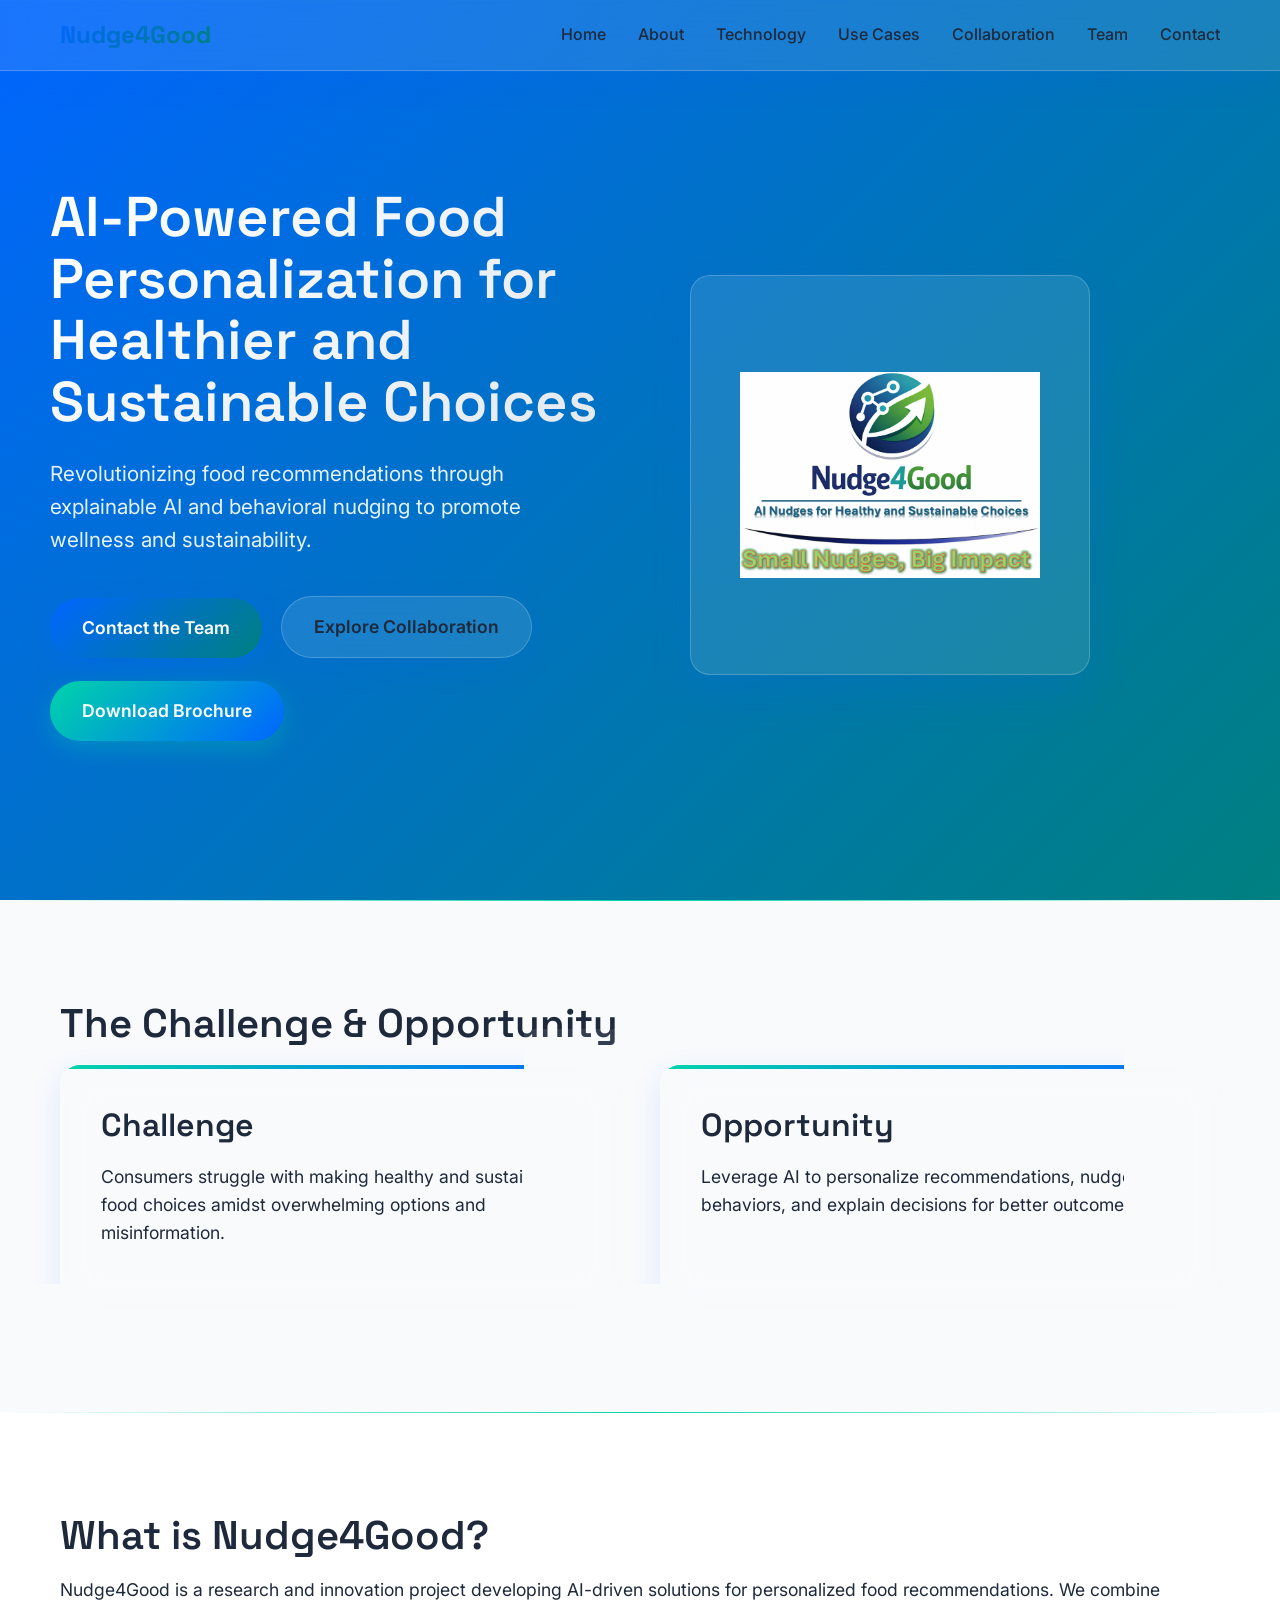
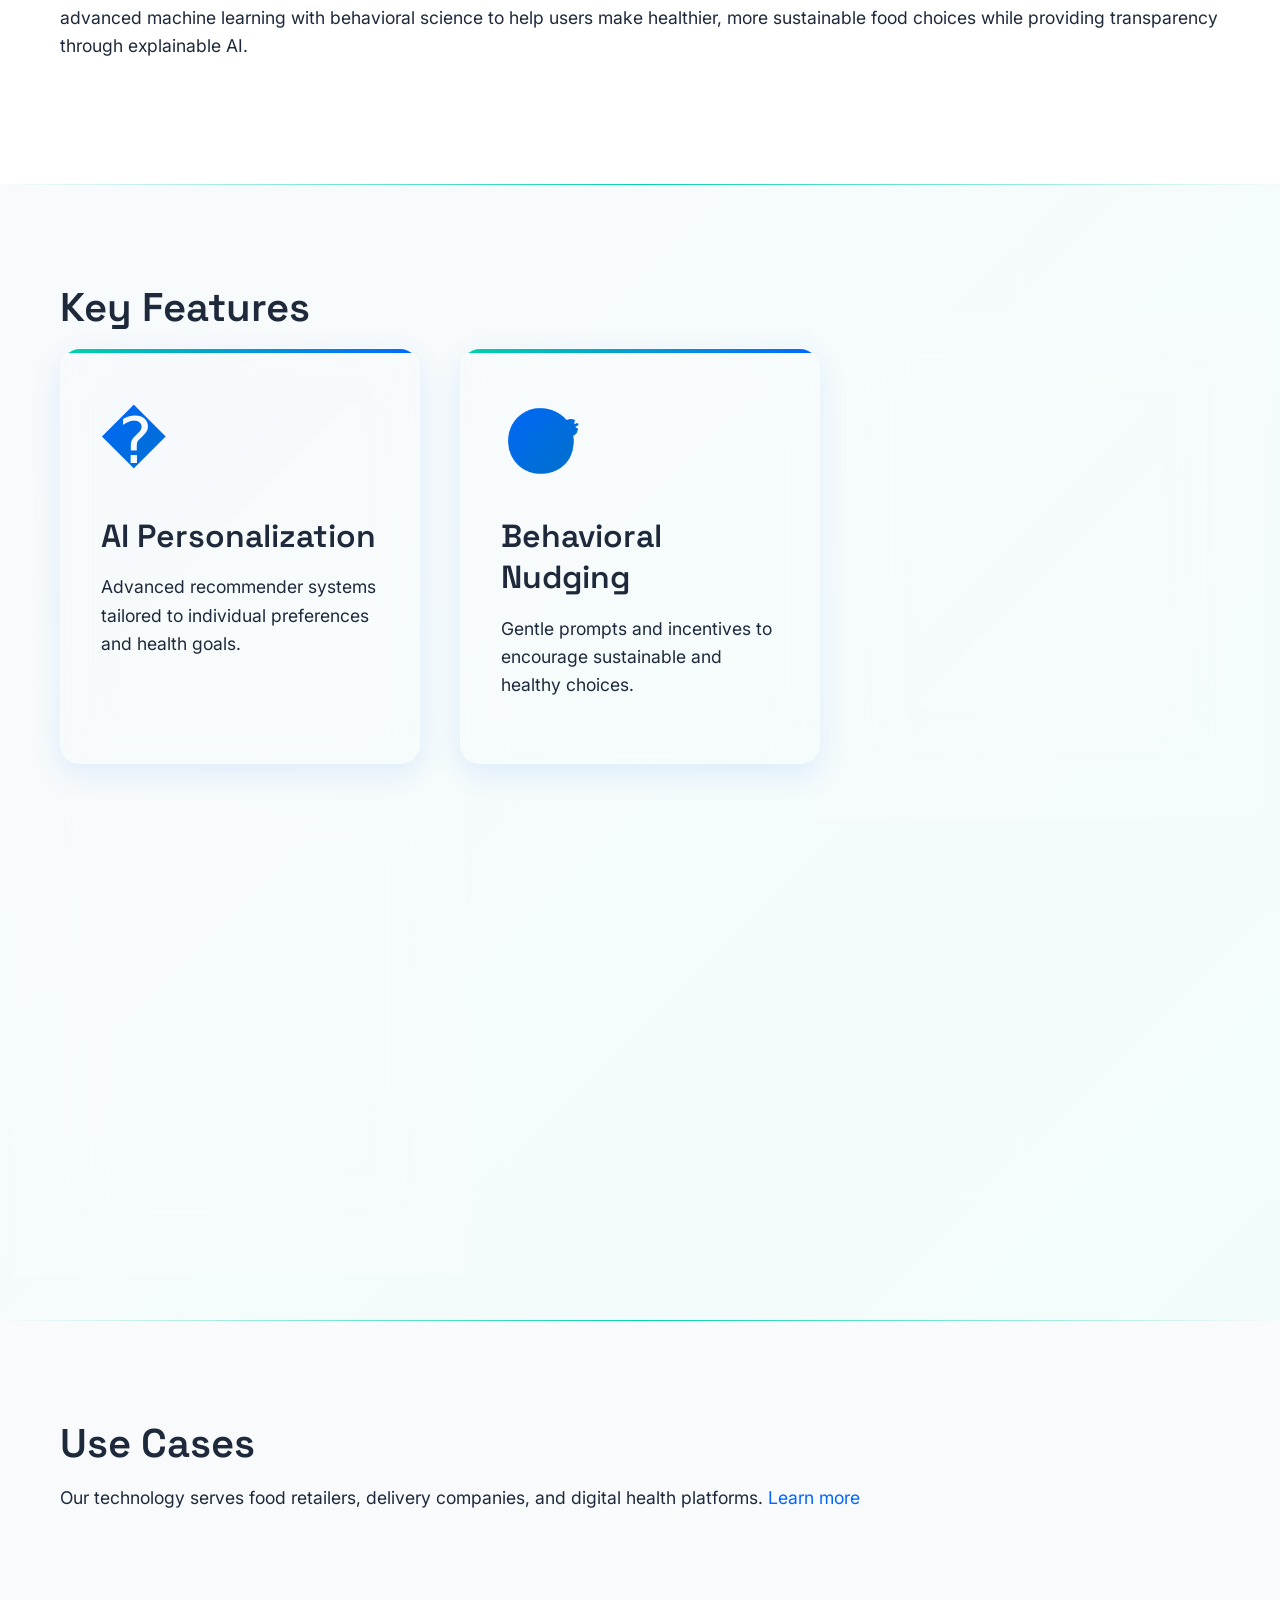
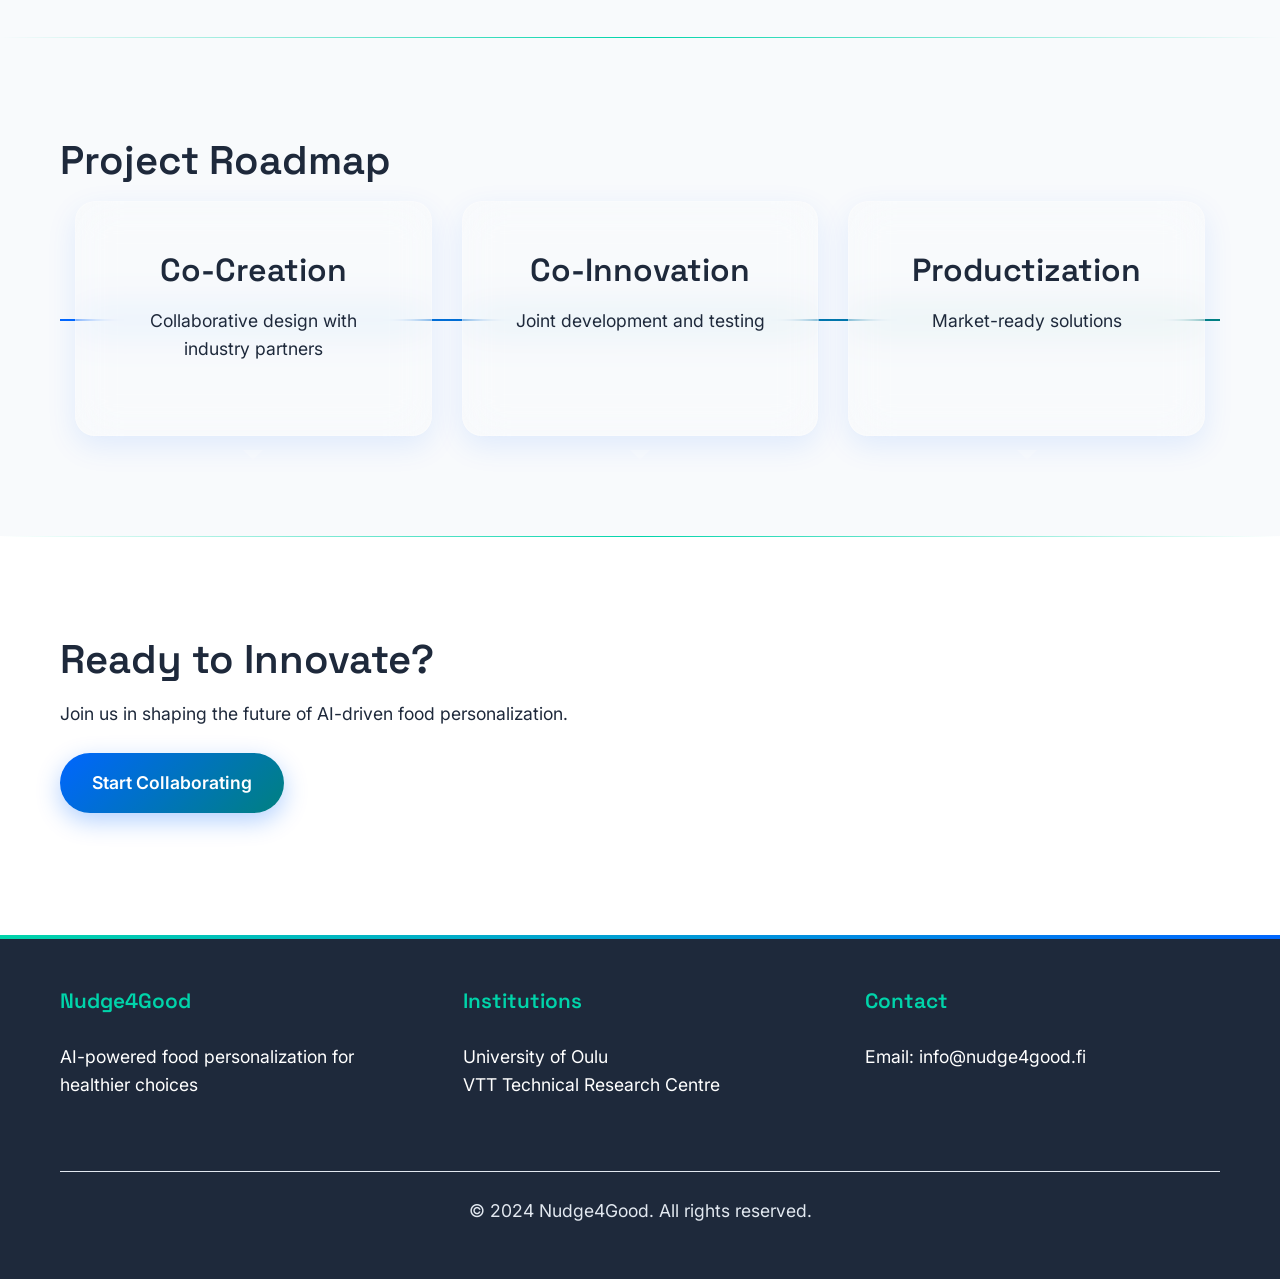
==== index.html @ cc7d5f5d "Move logo from header to hero section, replace AI text" ====
<!DOCTYPE html>
<html lang="en">
<head>
    <meta charset="UTF-8">
    <meta name="viewport" content="width=device-width, initial-scale=1.0">
    <title>Nudge4Good - AI-Powered Food Personalization</title>
    <link rel="stylesheet" href="css/style.css">
    <link rel="icon" href="assets/icons/favicon.ico" type="image/x-icon">
</head>
<body>
    <header>
        <nav class="navbar">
            <div class="nav-container">
                <div class="nav-logo">
                    <a href="index.html">Nudge4Good</a>
                </div>
                <ul class="nav-menu">
                    <li><a href="index.html">Home</a></li>
                    <li><a href="about.html">About</a></li>
                    <li><a href="technology.html">Technology</a></li>
                    <li><a href="use-cases.html">Use Cases</a></li>
                    <li><a href="collaboration.html">Collaboration</a></li>
                    <li><a href="team.html">Team</a></li>
                    <li><a href="contact.html">Contact</a></li>
                </ul>
                <div class="hamburger">
                    <span class="bar"></span>
                    <span class="bar"></span>
                    <span class="bar"></span>
                </div>
            </div>
        </nav>
    </header>

    <main>
        <section class="hero">
            <div class="hero-content">
                <h1>AI-Powered Food Personalization for Healthier and Sustainable Choices</h1>
                <p>Revolutionizing food recommendations through explainable AI and behavioral nudging to promote wellness and sustainability.</p>
                <div class="cta-buttons">
                    <a href="contact.html" class="btn btn-primary">Contact the Team</a>
                    <a href="collaboration.html" class="btn btn-secondary">Explore Collaboration</a>
                    <a href="#" class="btn btn-accent">Download Brochure</a>
                </div>
            </div>
            <div class="hero-image">
                <div class="hero-diagram">
                    <img src="assets/images/logo.png" alt="Nudge4Good Logo" class="hero-logo">
                </div>
            </div>
        </section>

        <section class="problem-opportunity">
            <div class="container">
                <h2>The Challenge & Opportunity</h2>
                <div class="grid">
                    <div class="card">
                        <h3>Challenge</h3>
                        <p>Consumers struggle with making healthy and sustainable food choices amidst overwhelming options and misinformation.</p>
                    </div>
                    <div class="card">
                        <h3>Opportunity</h3>
                        <p>Leverage AI to personalize recommendations, nudge behaviors, and explain decisions for better outcomes.</p>
                    </div>
                </div>
            </div>
        </section>

        <section class="what-is">
            <div class="container">
                <h2>What is Nudge4Good?</h2>
                <p>Nudge4Good is a research and innovation project developing AI-driven solutions for personalized food recommendations. We combine advanced machine learning with behavioral science to help users make healthier, more sustainable food choices while providing transparency through explainable AI.</p>
            </div>
        </section>

        <section class="key-features">
            <div class="container">
                <h2>Key Features</h2>
                <div class="grid">
                    <div class="feature-card">
                        <div class="icon">�</div>
                        <h3>AI Personalization</h3>
                        <p>Advanced recommender systems tailored to individual preferences and health goals.</p>
                    </div>
                    <div class="feature-card">
                        <div class="icon">🎯</div>
                        <h3>Behavioral Nudging</h3>
                        <p>Gentle prompts and incentives to encourage sustainable and healthy choices.</p>
                    </div>
                    <div class="feature-card">
                        <div class="icon">🔍</div>
                        <h3>Explainable AI</h3>
                        <p>Transparent decision-making processes users can understand and trust.</p>
                    </div>
                    <div class="feature-card">
                        <div class="icon">🌱</div>
                        <h3>Sustainability Focus</h3>
                        <p>Promoting environmentally friendly food options and reducing waste.</p>
                    </div>
                </div>
            </div>
        </section>

        <section class="use-case-preview">
            <div class="container">
                <h2>Use Cases</h2>
                <p>Our technology serves food retailers, delivery companies, and digital health platforms. <a href="use-cases.html">Learn more</a></p>
            </div>
        </section>

        <section class="roadmap-preview">
            <div class="container">
                <h2>Project Roadmap</h2>
                <div class="roadmap">
                    <div class="phase">
                        <h3>Co-Creation</h3>
                        <p>Collaborative design with industry partners</p>
                    </div>
                    <div class="phase">
                        <h3>Co-Innovation</h3>
                        <p>Joint development and testing</p>
                    </div>
                    <div class="phase">
                        <h3>Productization</h3>
                        <p>Market-ready solutions</p>
                    </div>
                </div>
            </div>
        </section>

        <section class="cta-section">
            <div class="container">
                <h2>Ready to Innovate?</h2>
                <p>Join us in shaping the future of AI-driven food personalization.</p>
                <a href="collaboration.html" class="btn btn-primary">Start Collaborating</a>
            </div>
        </section>
    </main>

    <footer>
        <div class="container">
            <div class="footer-content">
                <div class="footer-section">
                    <h4>Nudge4Good</h4>
                    <p>AI-powered food personalization for healthier choices</p>
                </div>
                <div class="footer-section">
                    <h4>Institutions</h4>
                    <p>University of Oulu<br>VTT Technical Research Centre</p>
                </div>
                <div class="footer-section">
                    <h4>Contact</h4>
                    <p>Email: info@nudge4good.fi</p>
                </div>
            </div>
            <div class="footer-bottom">
                <p>&copy; 2024 Nudge4Good. All rights reserved.</p>
            </div>
        </div>
    </footer>

    <script src="js/script.js"></script>
</body>
</html>
---- css/style.css ----
/* Import Fonts */
@import url('https://fonts.googleapis.com/css2?family=Inter:wght@300;400;500;600;700&family=Space+Grotesk:wght@300;400;500;600;700&display=swap');

/* CSS Variables - AI-First Innovation Hub */
:root {
    --primary-color: #0066FF; /* Electric blue */
    --secondary-color: #008080; /* Deep teal */
    --accent-color: #00D4AA; /* Vibrant green */
    --text-color: #1E293B; /* Charcoal */
    --bg-color: #FFFFFF; /* Pure white */
    --light-bg: #F8FAFC; /* Off-white */
    --neutral: #E2E8F0; /* Soft gray */
    --shadow: 0 10px 30px rgba(0, 102, 255, 0.1);
    --shadow-dark: 0 20px 40px rgba(0, 102, 255, 0.15);
    --gradient-primary: linear-gradient(135deg, #0066FF 0%, #008080 100%);
    --gradient-accent: linear-gradient(135deg, #00D4AA 0%, #0066FF 100%);
    --glass-bg: rgba(255, 255, 255, 0.1);
    --glass-border: rgba(255, 255, 255, 0.2);
    --font-primary: 'Inter', sans-serif;
    --font-secondary: 'Space Grotesk', sans-serif;
}

/* Reset and Base Styles */
* {
    margin: 0;
    padding: 0;
    box-sizing: border-box;
}

body {
    font-family: var(--font-primary);
    line-height: 1.6;
    color: var(--text-color);
    background: var(--bg-color);
    overflow-x: hidden;
}

.container {
    max-width: 1200px;
    margin: 0 auto;
    padding: 0 20px;
}

h1, h2, h3, h4 {
    font-family: var(--font-secondary);
    font-weight: 600;
    margin-bottom: 1rem;
    color: var(--text-color);
}

h1 {
    font-size: 3.5rem;
    line-height: 1.1;
}

h2 {
    font-size: 2.5rem;
    line-height: 1.2;
}

h3 {
    font-size: 2rem;
    line-height: 1.3;
}

p {
    margin-bottom: 1.5rem;
    font-size: 1.1rem;
}

a {
    color: var(--primary-color);
    text-decoration: none;
}

a:hover {
    text-decoration: underline;
}

/* Navigation */
.navbar {
    position: fixed;
    top: 0;
    width: 100%;
    background: var(--glass-bg);
    backdrop-filter: blur(20px);
    -webkit-backdrop-filter: blur(20px);
    border-bottom: 1px solid var(--glass-border);
    box-shadow: var(--shadow);
    z-index: 1000;
    transition: all 0.3s ease;
}

.nav-container {
    max-width: 1200px;
    margin: 0 auto;
    padding: 0 20px;
    display: flex;
    justify-content: space-between;
    align-items: center;
    height: 70px;
}

.nav-logo a {
    font-family: var(--font-secondary);
    font-size: 1.5rem;
    font-weight: 700;
    background: var(--gradient-primary);
    -webkit-background-clip: text;
    -webkit-text-fill-color: transparent;
    background-clip: text;
}

.nav-menu {
    display: flex;
    list-style: none;
}

.nav-menu li {
    margin-left: 2rem;
}

.nav-menu a {
    color: var(--text-color);
    font-weight: 500;
    font-size: 1rem;
    transition: all 0.3s ease;
    position: relative;
}

.nav-menu a::after {
    content: '';
    position: absolute;
    width: 0;
    height: 2px;
    bottom: -5px;
    left: 0;
    background: var(--gradient-accent);
    transition: width 0.3s ease;
}

.nav-menu a:hover::after {
    width: 100%;
}

.hamburger {
    display: none;
    flex-direction: column;
    cursor: pointer;
}

.bar {
    width: 25px;
    height: 3px;
    background: var(--gradient-primary);
    margin: 3px 0;
    transition: 0.3s;
    border-radius: 2px;
}

/* Hero Section */
.hero {
    display: flex;
    align-items: center;
    min-height: 100vh;
    padding: 100px 0 50px;
    background: var(--gradient-primary);
    position: relative;
    overflow: hidden;
}

.hero::before {
    content: '';
    position: absolute;
    top: 0;
    left: 0;
    right: 0;
    bottom: 0;
    background: 
        radial-gradient(circle at 20% 80%, rgba(0, 212, 170, 0.1) 0%, transparent 50%),
        radial-gradient(circle at 80% 20%, rgba(0, 102, 255, 0.1) 0%, transparent 50%);
    animation: float 20s ease-in-out infinite;
}

@keyframes float {
    0%, 100% { transform: translateY(0px) rotate(0deg); }
    33% { transform: translateY(-10px) rotate(1deg); }
    66% { transform: translateY(10px) rotate(-1deg); }
}

.hero-content {
    flex: 1;
    padding: 0 50px;
    z-index: 2;
    position: relative;
}

.hero h1 {
    background: linear-gradient(135deg, #FFFFFF 0%, #E2E8F0 100%);
    -webkit-background-clip: text;
    -webkit-text-fill-color: transparent;
    background-clip: text;
    margin-bottom: 1.5rem;
    animation: textGlow 3s ease-in-out infinite alternate;
}

@keyframes textGlow {
    from { filter: brightness(1); }
    to { filter: brightness(1.1); }
}

.hero p {
    font-size: 1.3rem;
    color: rgba(255, 255, 255, 0.9);
    margin-bottom: 2.5rem;
    max-width: 500px;
}

.hero-image {
    flex: 1;
    text-align: center;
    z-index: 2;
    position: relative;
}

.hero-diagram {
    width: 400px;
    height: 400px;
    background: var(--glass-bg);
    backdrop-filter: blur(20px);
    -webkit-backdrop-filter: blur(20px);
    border: 1px solid var(--glass-border);
    border-radius: 20px;
    display: flex;
    align-items: center;
    justify-content: center;
    position: relative;
    box-shadow: var(--shadow-dark);
}

.hero-diagram::before {
    content: '';
    position: absolute;
    width: 200px;
    height: 200px;
    border: 2px solid var(--accent-color);
    border-radius: 50%;
    animation: rotate 10s linear infinite;
}

@keyframes rotate {
    from { transform: rotate(0deg); }
    to { transform: rotate(360deg); }
}

.hero-diagram .center {
    font-size: 2rem;
    font-weight: 700;
    color: var(--accent-color);
    z-index: 1;
}

.hero-logo {
    max-width: 300px;
    max-height: 300px;
    width: auto;
    height: auto;
    object-fit: contain;
    z-index: 1;
    position: relative;
}

/* Buttons */
.btn {
    display: inline-block;
    padding: 16px 32px;
    border-radius: 50px;
    font-weight: 600;
    font-size: 1.1rem;
    text-align: center;
    transition: all 0.3s ease;
    margin-right: 15px;
    margin-bottom: 15px;
    position: relative;
    overflow: hidden;
    border: none;
    cursor: pointer;
    text-decoration: none;
}

.btn::before {
    content: '';
    position: absolute;
    top: 0;
    left: -100%;
    width: 100%;
    height: 100%;
    background: linear-gradient(90deg, transparent, rgba(255, 255, 255, 0.2), transparent);
    transition: left 0.5s;
}

.btn:hover::before {
    left: 100%;
}

.btn-primary {
    background: var(--gradient-primary);
    color: white;
    box-shadow: 0 8px 25px rgba(0, 102, 255, 0.3);
}

.btn-primary:hover {
    transform: translateY(-2px);
    box-shadow: 0 12px 35px rgba(0, 102, 255, 0.4);
}

.btn-secondary {
    background: var(--glass-bg);
    backdrop-filter: blur(20px);
    -webkit-backdrop-filter: blur(20px);
    border: 1px solid var(--glass-border);
    color: var(--text-color);
    box-shadow: var(--shadow);
}

.btn-secondary:hover {
    background: var(--gradient-accent);
    color: white;
    transform: translateY(-2px);
}

.btn-accent {
    background: var(--gradient-accent);
    color: white;
    box-shadow: 0 8px 25px rgba(0, 212, 170, 0.3);
}

.btn-accent:hover {
    transform: translateY(-2px);
    box-shadow: 0 12px 35px rgba(0, 212, 170, 0.4);
}

/* Sections */
section {
    padding: 100px 0;
    position: relative;
}

section::before {
    content: '';
    position: absolute;
    top: 0;
    left: 0;
    right: 0;
    height: 1px;
    background: linear-gradient(90deg, transparent, var(--accent-color), transparent);
}

.problem-opportunity, .what-is, .key-features, .use-case-preview, .roadmap-preview, .cta-section {
    background: var(--light-bg);
}

.what-is, .cta-section {
    background: var(--bg-color);
}

.key-features {
    background: linear-gradient(135deg, var(--light-bg) 0%, rgba(0, 212, 170, 0.05) 100%);
}

.collaboration-types, .benefits {
    background: linear-gradient(135deg, var(--bg-color) 0%, rgba(0, 102, 255, 0.03) 100%);
}

/* Grid */
.grid {
    display: grid;
    grid-template-columns: repeat(auto-fit, minmax(350px, 1fr));
    gap: 2.5rem;
}

/* Cards */
.card, .feature-card, .benefit-card, .collab-card, .benefit-item, .case-card, .team-card, .contact-item, .point {
    background: var(--glass-bg);
    backdrop-filter: blur(20px);
    -webkit-backdrop-filter: blur(20px);
    border: 1px solid var(--glass-border);
    padding: 2.5rem;
    border-radius: 20px;
    box-shadow: var(--shadow);
    transition: all 0.3s ease;
    position: relative;
    overflow: hidden;
}

.card:hover, .feature-card:hover, .benefit-card:hover, .collab-card:hover, .benefit-item:hover, .case-card:hover, .team-card:hover, .contact-item:hover, .point:hover {
    transform: translateY(-5px);
    box-shadow: var(--shadow-dark);
}

.card::before, .feature-card::before, .benefit-card::before, .collab-card::before, .benefit-item::before, .case-card::before, .team-card::before, .contact-item::before, .point::before {
    content: '';
    position: absolute;
    top: 0;
    left: 0;
    right: 0;
    height: 4px;
    background: var(--gradient-accent);
}

.feature-card .icon {
    font-size: 4rem;
    margin-bottom: 1.5rem;
    background: var(--gradient-primary);
    -webkit-background-clip: text;
    -webkit-text-fill-color: transparent;
    background-clip: text;
}

/* Roadmap */
.roadmap {
    display: flex;
    justify-content: space-around;
    flex-wrap: wrap;
    position: relative;
}

.roadmap::before {
    content: '';
    position: absolute;
    top: 50%;
    left: 0;
    right: 0;
    height: 2px;
    background: var(--gradient-primary);
    z-index: 1;
}

.phase {
    flex: 1;
    text-align: center;
    padding: 3rem;
    background: var(--glass-bg);
    backdrop-filter: blur(20px);
    -webkit-backdrop-filter: blur(20px);
    border: 1px solid var(--glass-border);
    border-radius: 20px;
    box-shadow: var(--shadow);
    margin: 0 15px;
    position: relative;
    z-index: 2;
    transition: all 0.3s ease;
}

.phase:hover {
    transform: translateY(-10px);
    box-shadow: var(--shadow-dark);
}

.phase::after {
    content: '';
    position: absolute;
    bottom: -25px;
    left: 50%;
    transform: translateX(-50%);
    width: 0;
    height: 0;
    border-left: 10px solid transparent;
    border-right: 10px solid transparent;
    border-top: 10px solid var(--glass-border);
}

/* Timeline */
.timeline {
    position: relative;
    max-width: 900px;
    margin: 0 auto;
}

.timeline::after {
    content: '';
    position: absolute;
    width: 4px;
    background: var(--gradient-primary);
    top: 0;
    bottom: 0;
    left: 50%;
    margin-left: -2px;
    border-radius: 2px;
}

.timeline-item {
    padding: 10px 40px;
    position: relative;
    background-color: inherit;
    width: 50%;
    box-sizing: border-box;
}

.timeline-item:nth-child(odd) {
    left: 0;
}

.timeline-item:nth-child(even) {
    left: 50%;
}

.timeline-item::after {
    content: '';
    position: absolute;
    width: 20px;
    height: 20px;
    right: -10px;
    background: var(--gradient-accent);
    border: 3px solid var(--bg-color);
    top: 15px;
    border-radius: 50%;
    z-index: 1;
    box-shadow: var(--shadow);
}

.timeline-item:nth-child(even)::after {
    left: -10px;
}

.timeline-item:nth-child(odd)::after {
    right: -16px;
}

/* Tech Cards */
.tech-card {
    background-color: white;
    padding: 2rem;
    border-radius: 8px;
    box-shadow: var(--shadow);
    text-align: center;
}

/* Diagram */
.diagram {
    display: flex;
    flex-direction: column;
    align-items: center;
    max-width: 700px;
    margin: 0 auto;
    position: relative;
}

.diagram-item {
    background: var(--glass-bg);
    backdrop-filter: blur(20px);
    -webkit-backdrop-filter: blur(20px);
    border: 1px solid var(--glass-border);
    padding: 2rem;
    border-radius: 20px;
    text-align: center;
    width: 100%;
    margin: 15px 0;
    box-shadow: var(--shadow);
    position: relative;
    z-index: 2;
}

.diagram-arrow {
    font-size: 2.5rem;
    color: var(--accent-color);
    margin: 15px 0;
    position: relative;
    z-index: 1;
}

.diagram::before {
    content: '';
    position: absolute;
    top: 0;
    bottom: 0;
    left: 50%;
    width: 2px;
    background: var(--gradient-primary);
    transform: translateX(-50%);
    z-index: 1;
}

/* Use Cases */
.use-case {
    margin-bottom: 4rem;
}

.use-case h2 {
    text-align: center;
    margin-bottom: 2rem;
    color: var(--primary-color);
}

.case-card {
    background-color: white;
    padding: 1.5rem;
    border-radius: 8px;
    box-shadow: var(--shadow);
    text-align: center;
}

/* Collaboration */
.benefit-card, .collab-card, .benefit-item {
    background-color: white;
    padding: 2rem;
    border-radius: 8px;
    box-shadow: var(--shadow);
    text-align: center;
}

.collab-card ul {
    text-align: left;
    margin-top: 1rem;
}

.collab-card li {
    margin-bottom: 0.5rem;
}

.risk-points {
    display: grid;
    grid-template-columns: repeat(auto-fit, minmax(250px, 1fr));
    gap: 2rem;
}

.point {
    background-color: white;
    padding: 1.5rem;
    border-radius: 8px;
    box-shadow: var(--shadow);
}

/* Team */
.team-card {
    background-color: white;
    padding: 2rem;
    border-radius: 8px;
    box-shadow: var(--shadow);
    text-align: center;
}

.team-photo {
    width: 150px;
    height: 150px;
    border-radius: 50%;
    margin: 0 auto 1rem;
    overflow: hidden;
    background-color: var(--light-bg);
}

.team-photo img {
    width: 100%;
    height: 100%;
    object-fit: cover;
}

.affiliation {
    color: var(--secondary-color);
    font-weight: 600;
}

.role {
    margin: 0.5rem 0;
}

.email {
    color: var(--primary-color);
}

/* Contact */
.contact-details {
    display: grid;
    grid-template-columns: repeat(auto-fit, minmax(300px, 1fr));
    gap: 2rem;
    margin-top: 2rem;
}

.contact-item {
    background-color: white;
    padding: 2rem;
    border-radius: 8px;
    box-shadow: var(--shadow);
    text-align: center;
}

.resource-links {
    display: flex;
    justify-content: center;
    gap: 1rem;
    flex-wrap: wrap;
}

/* Footer */
footer {
    background: var(--text-color);
    color: white;
    padding: 50px 0 30px;
    position: relative;
}

footer::before {
    content: '';
    position: absolute;
    top: 0;
    left: 0;
    right: 0;
    height: 4px;
    background: var(--gradient-accent);
}

.footer-content {
    display: grid;
    grid-template-columns: repeat(auto-fit, minmax(280px, 1fr));
    gap: 3rem;
    margin-bottom: 3rem;
}

.footer-section h4 {
    margin-bottom: 1.5rem;
    color: var(--accent-color);
    font-size: 1.3rem;
}

.footer-bottom {
    text-align: center;
    border-top: 1px solid var(--neutral);
    padding-top: 25px;
    color: var(--neutral);
}

/* Responsive */
@media (max-width: 768px) {
    .nav-menu {
        position: fixed;
        left: -100%;
        top: 70px;
        flex-direction: column;
        background: var(--glass-bg);
        backdrop-filter: blur(20px);
        -webkit-backdrop-filter: blur(20px);
        width: 100%;
        text-align: center;
        transition: 0.3s;
        box-shadow: var(--shadow-dark);
        border-top: 1px solid var(--glass-border);
    }

    .nav-menu.active {
        left: 0;
    }

    .nav-menu li {
        margin: 2.5rem 0;
    }

    .hero {
        flex-direction: column;
        text-align: center;
        padding-top: 120px;
    }

    .hero-content {
        padding: 0 20px;
    }

    .hero h1 {
        font-size: 2.5rem;
    }

    .hero p {
        font-size: 1.1rem;
    }

    .hero-diagram {
        width: 300px;
        height: 300px;
    }

    .roadmap {
        flex-direction: column;
    }

    .phase {
        margin: 15px 0;
    }

    .grid {
        grid-template-columns: 1fr;
        gap: 2rem;
    }

    .timeline::after {
        left: 30px;
    }

    .timeline-item {
        width: 100%;
        padding-left: 70px;
        padding-right: 25px;
    }

    .timeline-item:nth-child(even) {
        left: 0;
    }

    .timeline-item::after {
        left: 15px;
    }

    .timeline-item:nth-child(even)::after {
        left: 15px;
    }
}

/* Animations */
@keyframes fadeInUp {
    from {
        opacity: 0;
        transform: translateY(50px);
    }
    to {
        opacity: 1;
        transform: translateY(0);
    }
}

@keyframes slideInLeft {
    from {
        opacity: 0;
        transform: translateX(-50px);
    }
    to {
        opacity: 1;
        transform: translateX(0);
    }
}

@keyframes slideInRight {
    from {
        opacity: 0;
        transform: translateX(50px);
    }
    to {
        opacity: 1;
        transform: translateX(0);
    }
}

section {
    animation: fadeInUp 0.8s ease-out;
}

.hero-content {
    animation: slideInLeft 1s ease-out;
}

.hero-image {
    animation: slideInRight 1s ease-out 0.2s both;
}
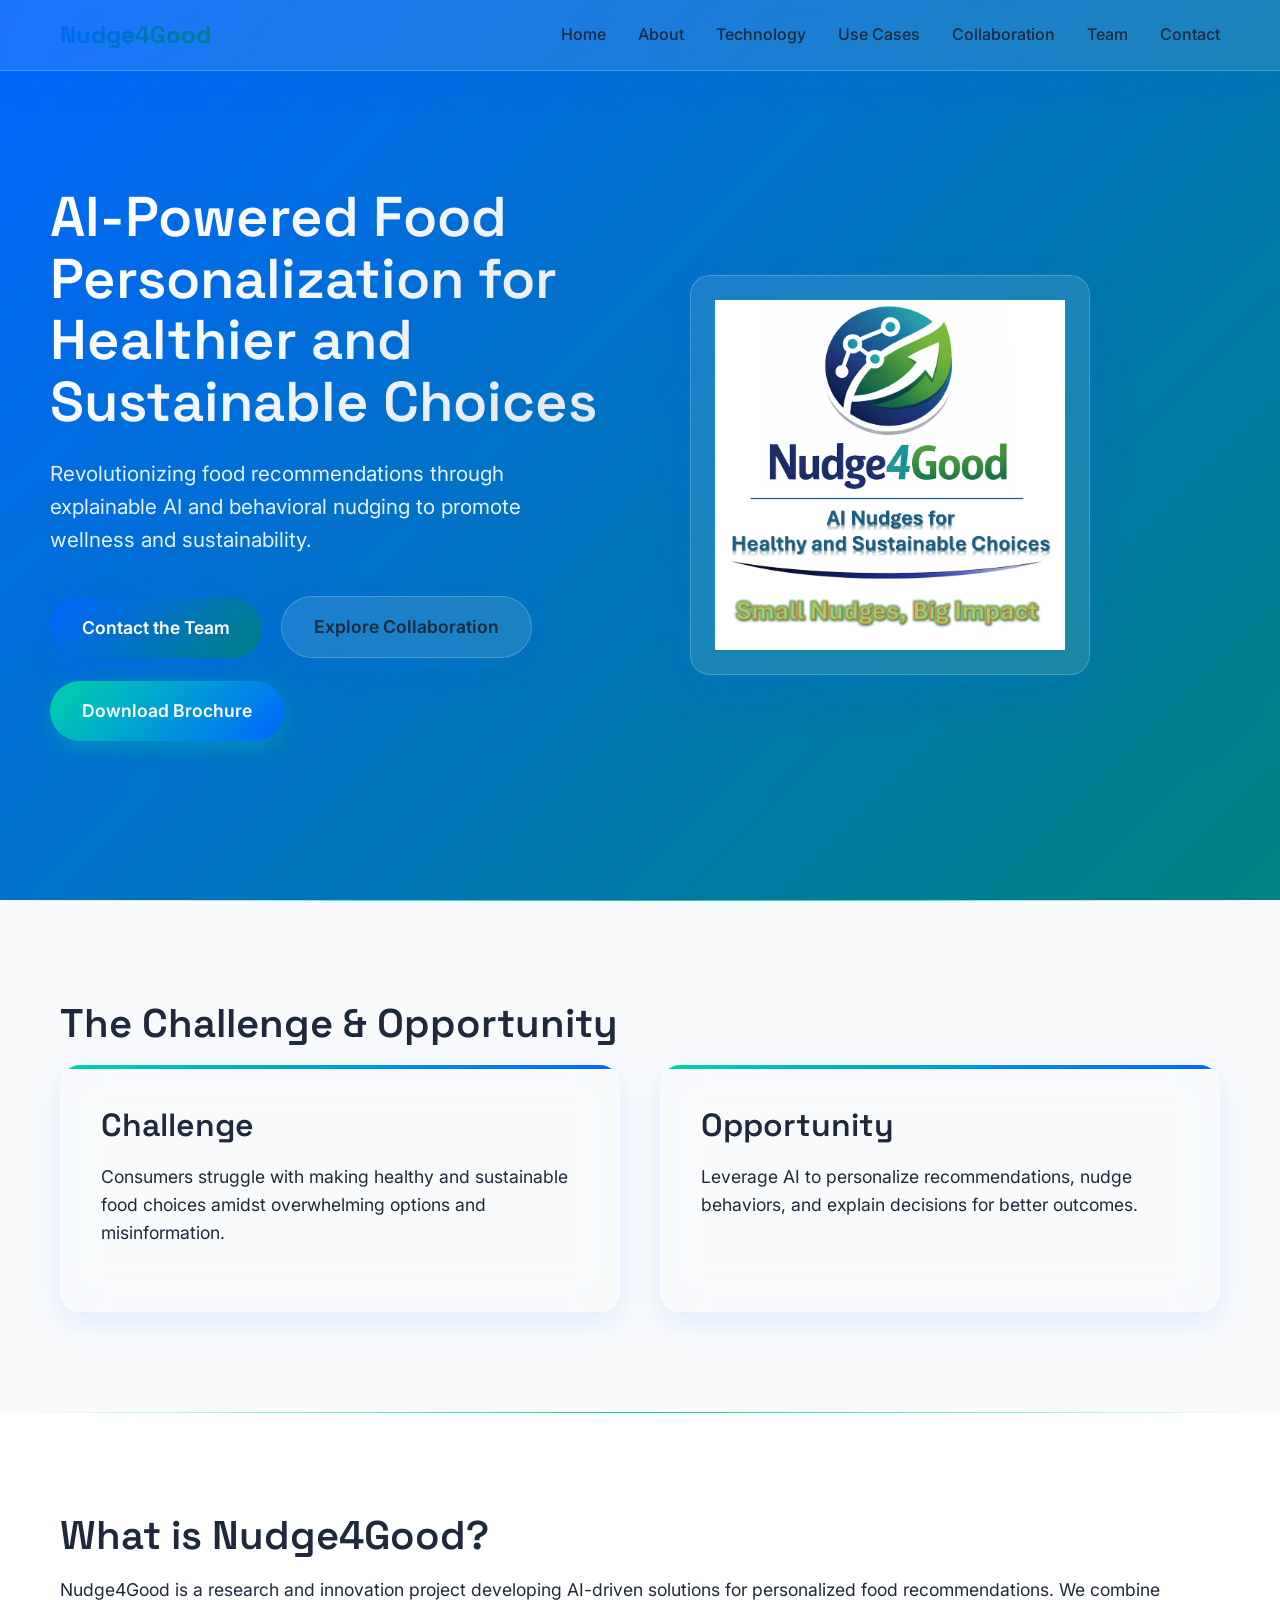
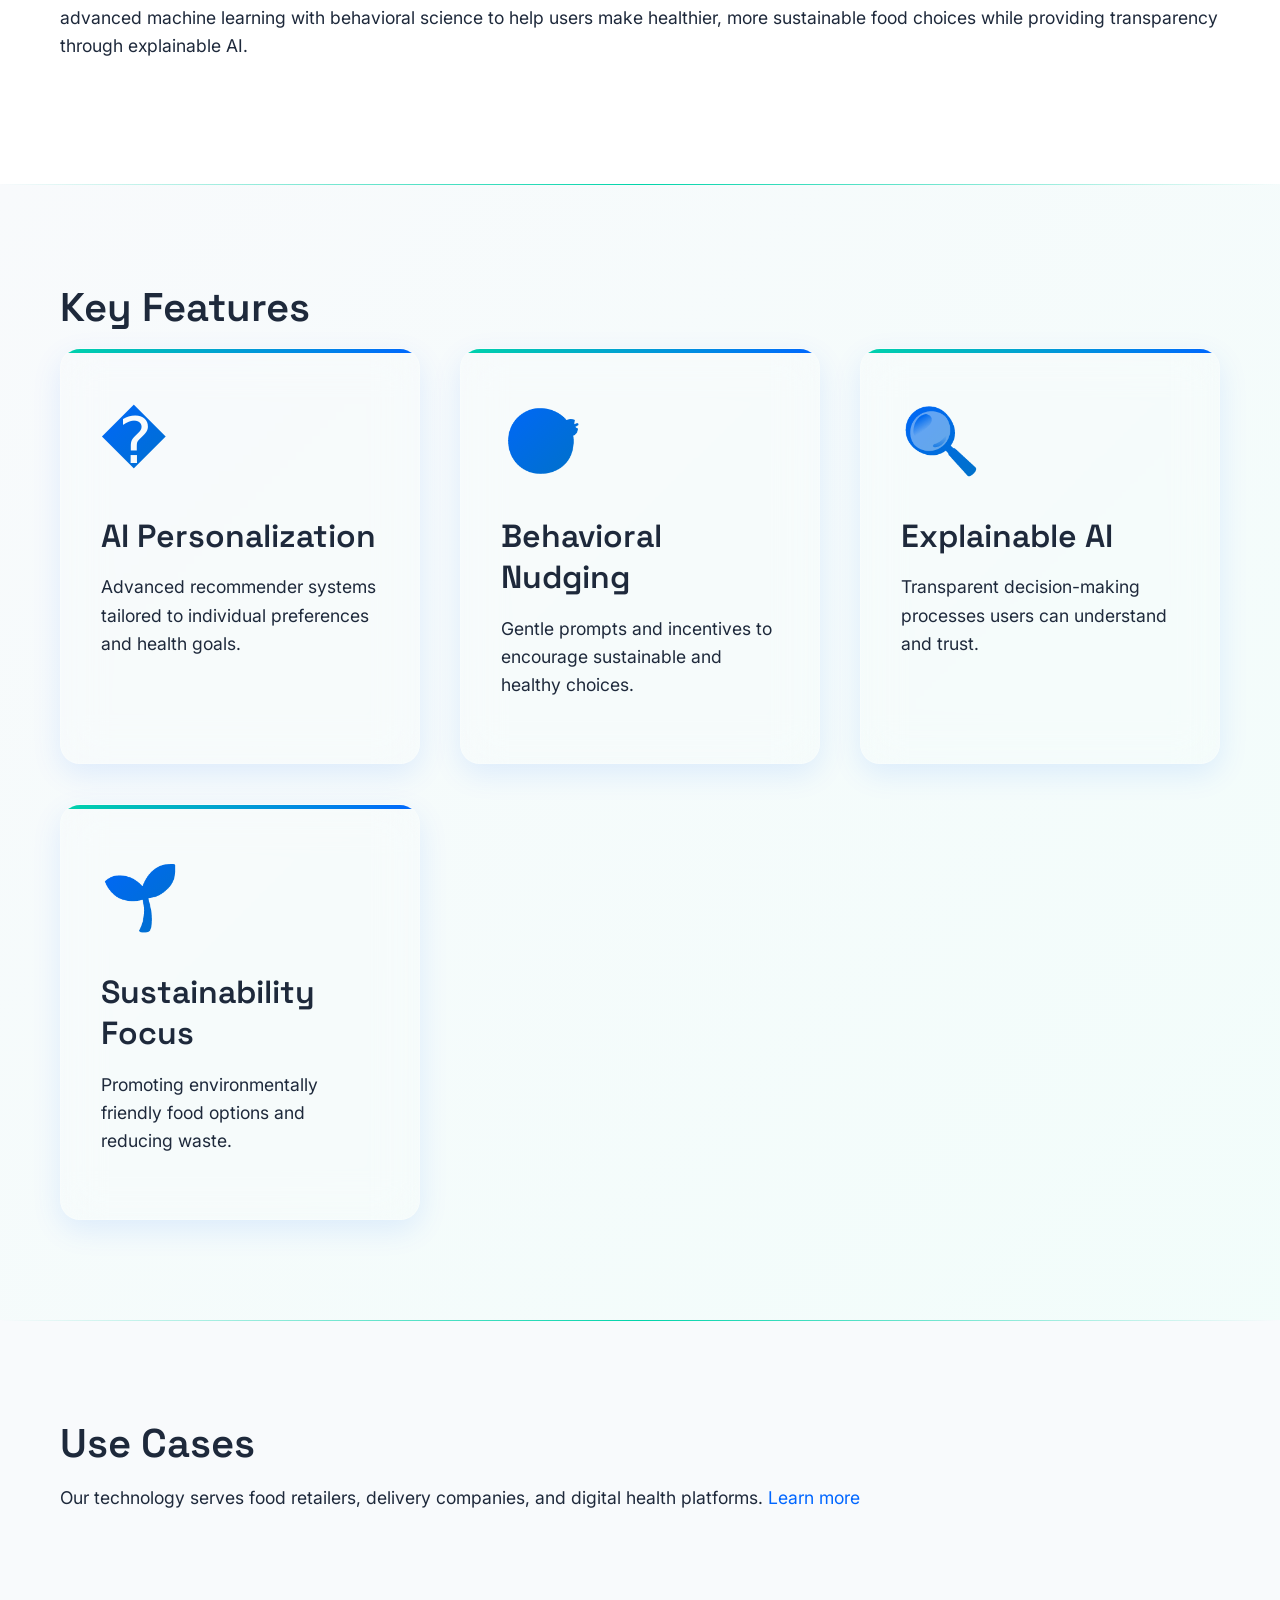
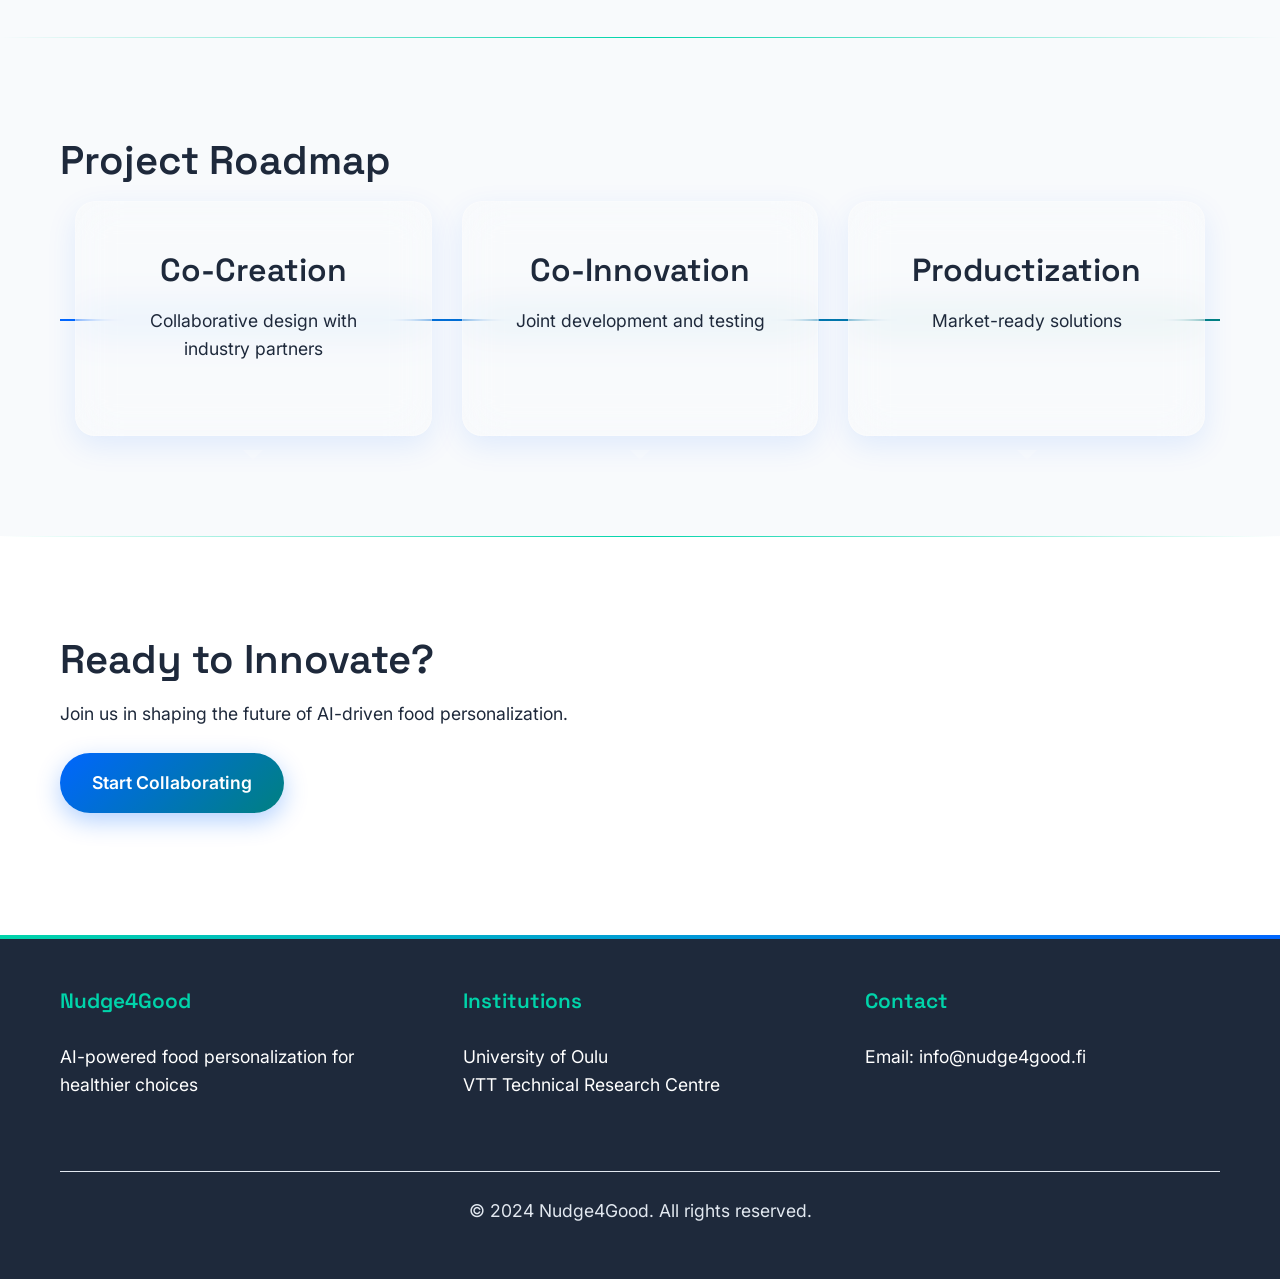
==== commit 9138980f: "Update logo path reference from assets/images/logo.png to assets/logo.png" ====
--- a/index.html
+++ b/index.html
@@ -45,7 +45,7 @@
             </div>
             <div class="hero-image">
                 <div class="hero-diagram">
-                    <img src="assets/images/logo.png" alt="Nudge4Good Logo" class="hero-logo">
+                    <img src="assets/logo.png" alt="Nudge4Good Logo" class="hero-logo">
                 </div>
             </div>
         </section>
--- a/css/style.css
+++ b/css/style.css
@@ -261,8 +261,8 @@
 }
 
 .hero-logo {
-    max-width: 300px;
-    max-height: 300px;
+    max-width: 350px;
+    max-height: 350px;
     width: auto;
     height: auto;
     object-fit: contain;
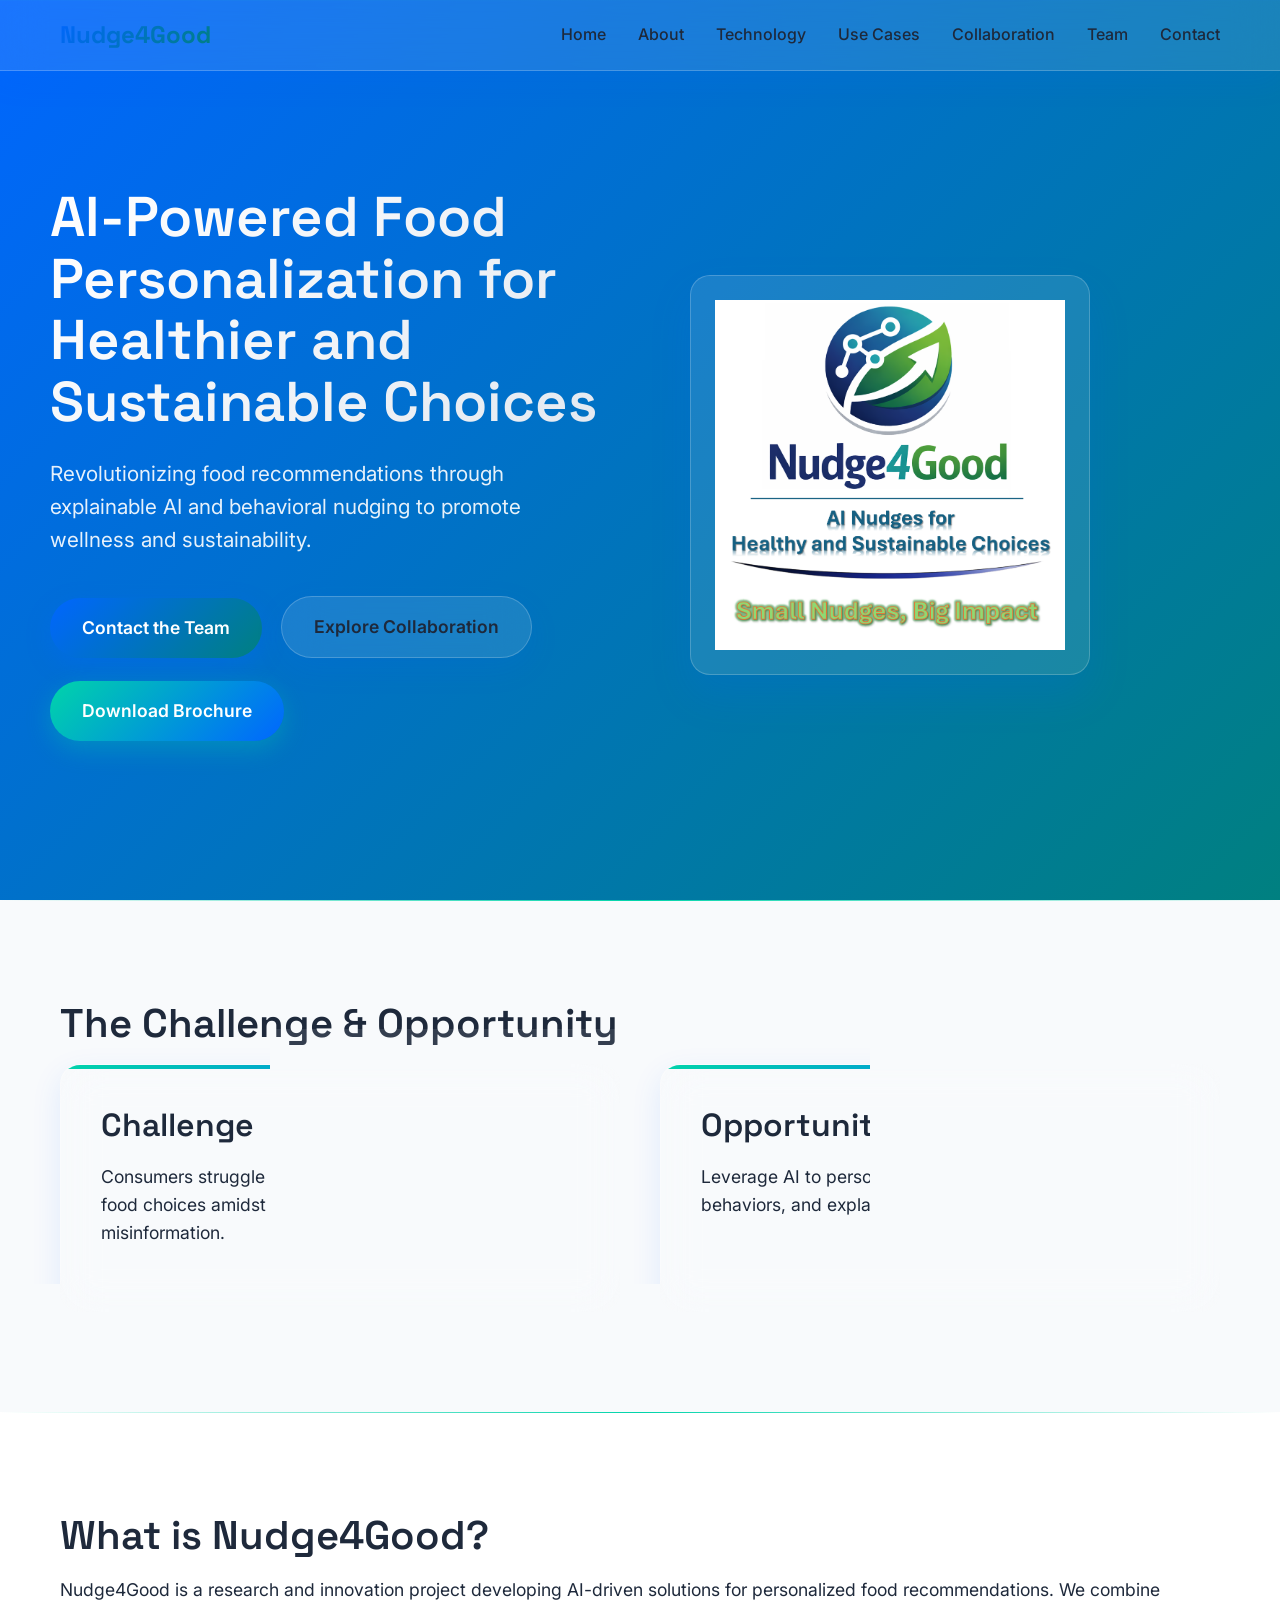
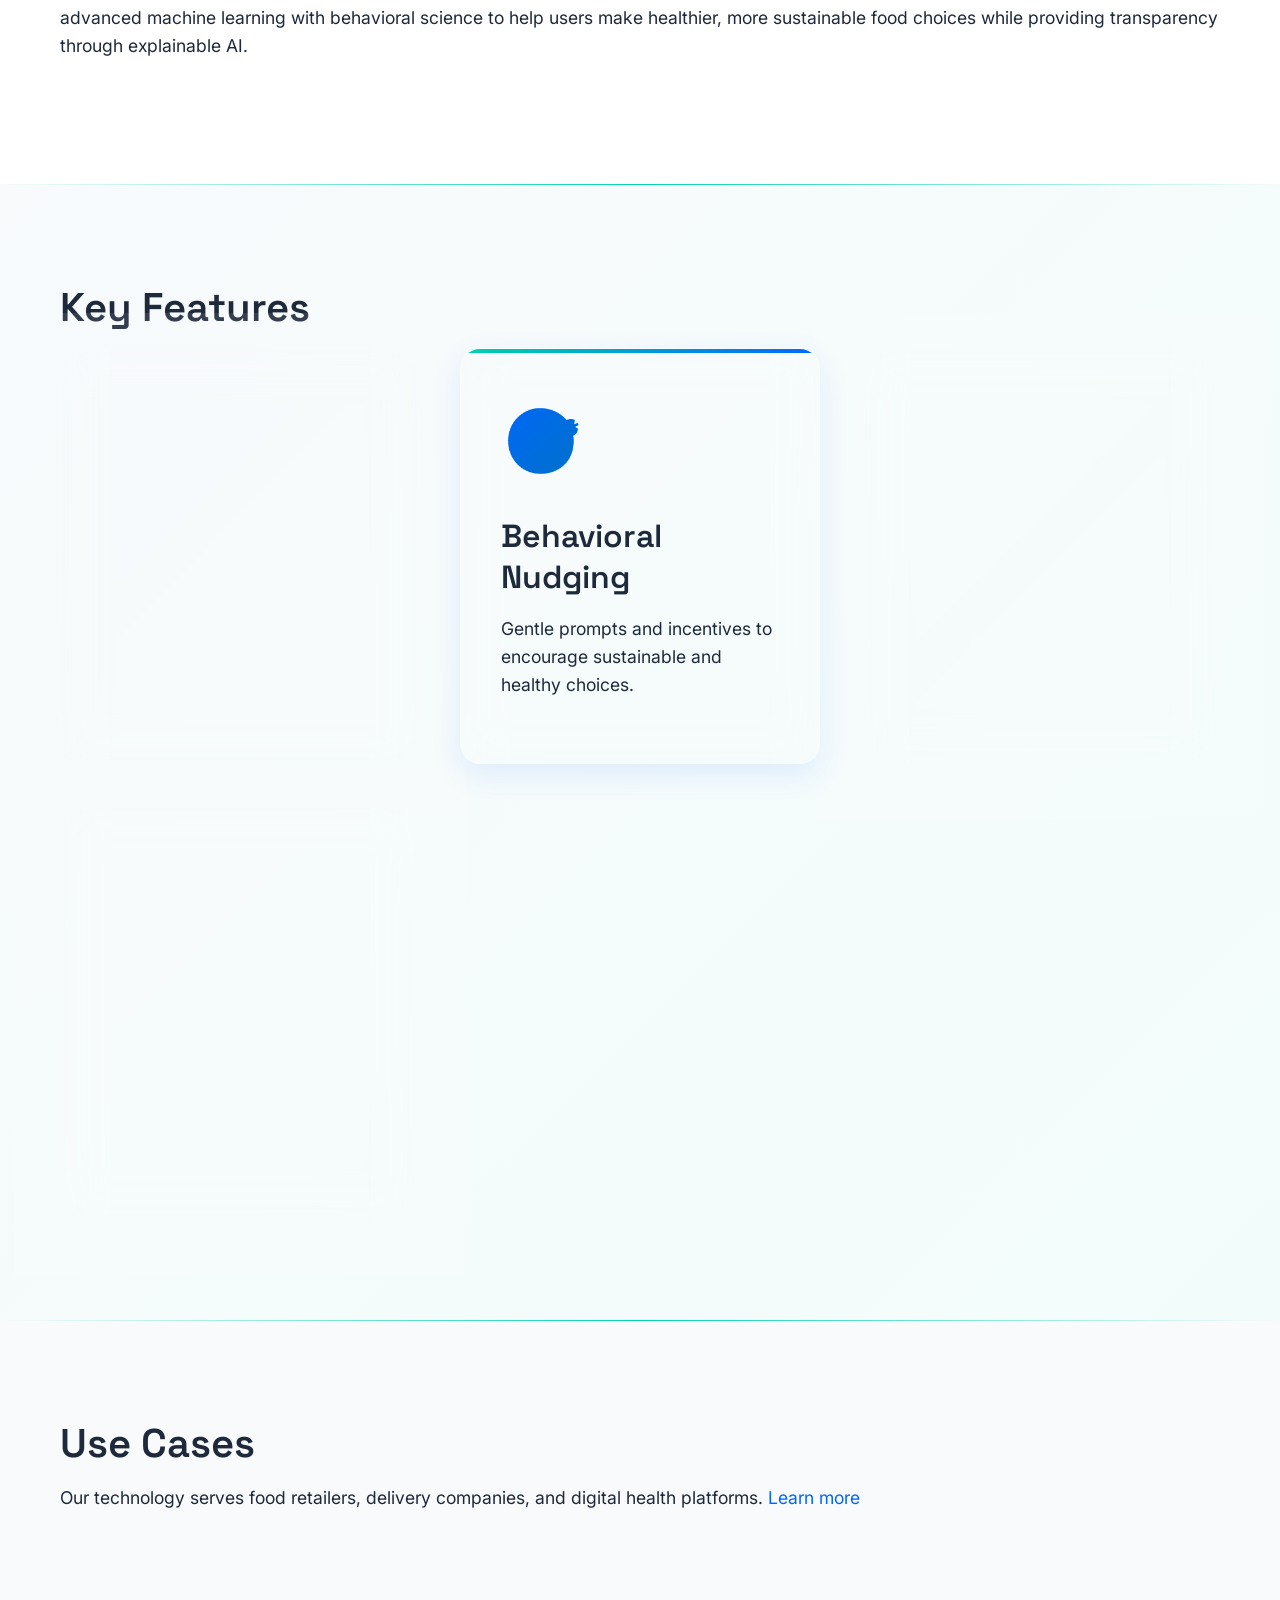
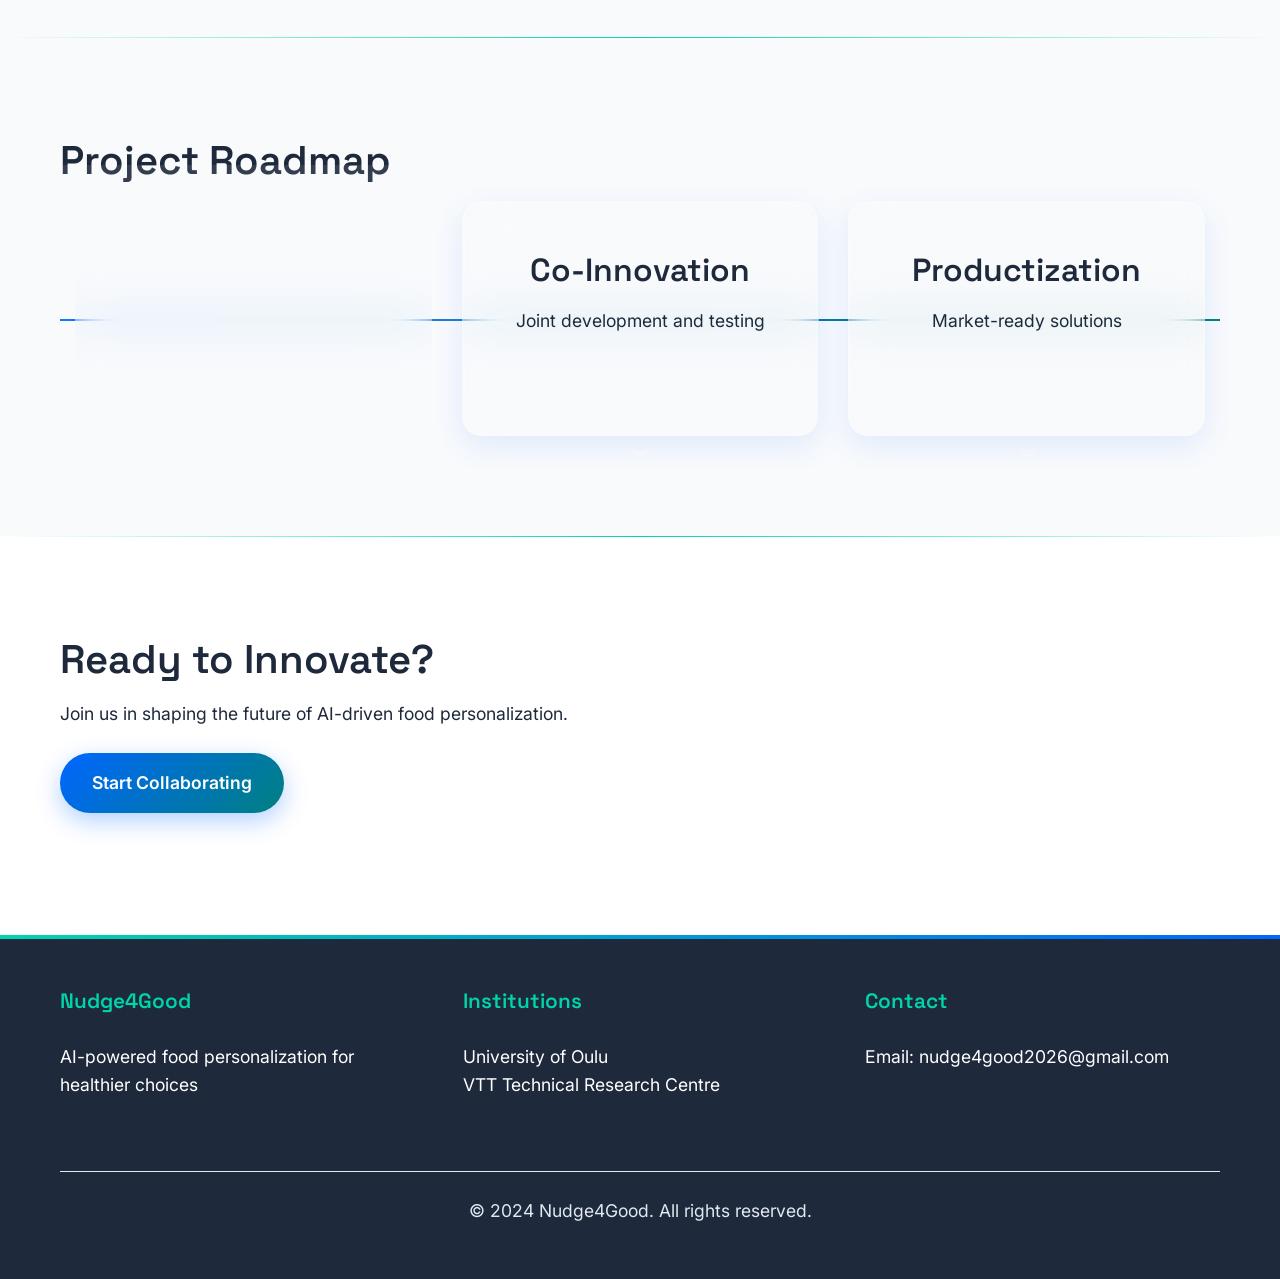
==== commit 01f808cf: "Commit all current website content updates" ====
--- a/index.html
+++ b/index.html
@@ -45,7 +45,7 @@
             </div>
             <div class="hero-image">
                 <div class="hero-diagram">
-                    <img src="assets/logo.png" alt="Nudge4Good Logo" class="hero-logo">
+                    <img src="assets/images/logo.png" alt="Nudge4Good Logo" class="hero-logo">
                 </div>
             </div>
         </section>
@@ -150,7 +150,7 @@
                 </div>
                 <div class="footer-section">
                     <h4>Contact</h4>
-                    <p>Email: info@nudge4good.fi</p>
+                    <p>Email: nudge4good2026@gmail.com</p>
                 </div>
             </div>
             <div class="footer-bottom">
--- a/css/style.css
+++ b/css/style.css
@@ -631,6 +631,72 @@
     box-shadow: var(--shadow);
 }
 
+/* About Page Sections */
+.problem-content, .opportunity-content {
+    margin-top: 2rem;
+}
+
+.problem-content h3, .opportunity-content h3 {
+    font-size: 1.3rem;
+    color: var(--primary-color);
+    margin-top: 2rem;
+    margin-bottom: 1rem;
+    font-weight: 600;
+}
+
+.problem-content ul, .opportunity-content ul {
+    list-style-position: inside;
+    margin-left: 1.5rem;
+    text-align: left;
+}
+
+.problem-content li, .opportunity-content li {
+    margin-bottom: 0.75rem;
+    font-size: 1.1rem;
+    line-height: 1.6;
+}
+
+/* Stats Grid */
+.stats-grid {
+    display: grid;
+    grid-template-columns: repeat(auto-fit, minmax(250px, 1fr));
+    gap: 2.5rem;
+    margin-top: 3rem;
+}
+
+.stat-card {
+    background: var(--glass-bg);
+    backdrop-filter: blur(20px);
+    -webkit-backdrop-filter: blur(20px);
+    border: 1px solid var(--glass-border);
+    padding: 2.5rem;
+    border-radius: 20px;
+    text-align: center;
+    box-shadow: var(--shadow);
+    transition: all 0.3s ease;
+}
+
+.stat-card:hover {
+    transform: translateY(-5px);
+    box-shadow: var(--shadow-dark);
+}
+
+.stat-number {
+    font-size: 3rem;
+    font-weight: 700;
+    background: var(--gradient-primary);
+    -webkit-background-clip: text;
+    -webkit-text-fill-color: transparent;
+    background-clip: text;
+    margin-bottom: 0.5rem;
+}
+
+.stat-label {
+    font-size: 1.2rem;
+    color: var(--text-color);
+    font-weight: 500;
+}
+
 /* Team */
 .team-card {
     background-color: white;
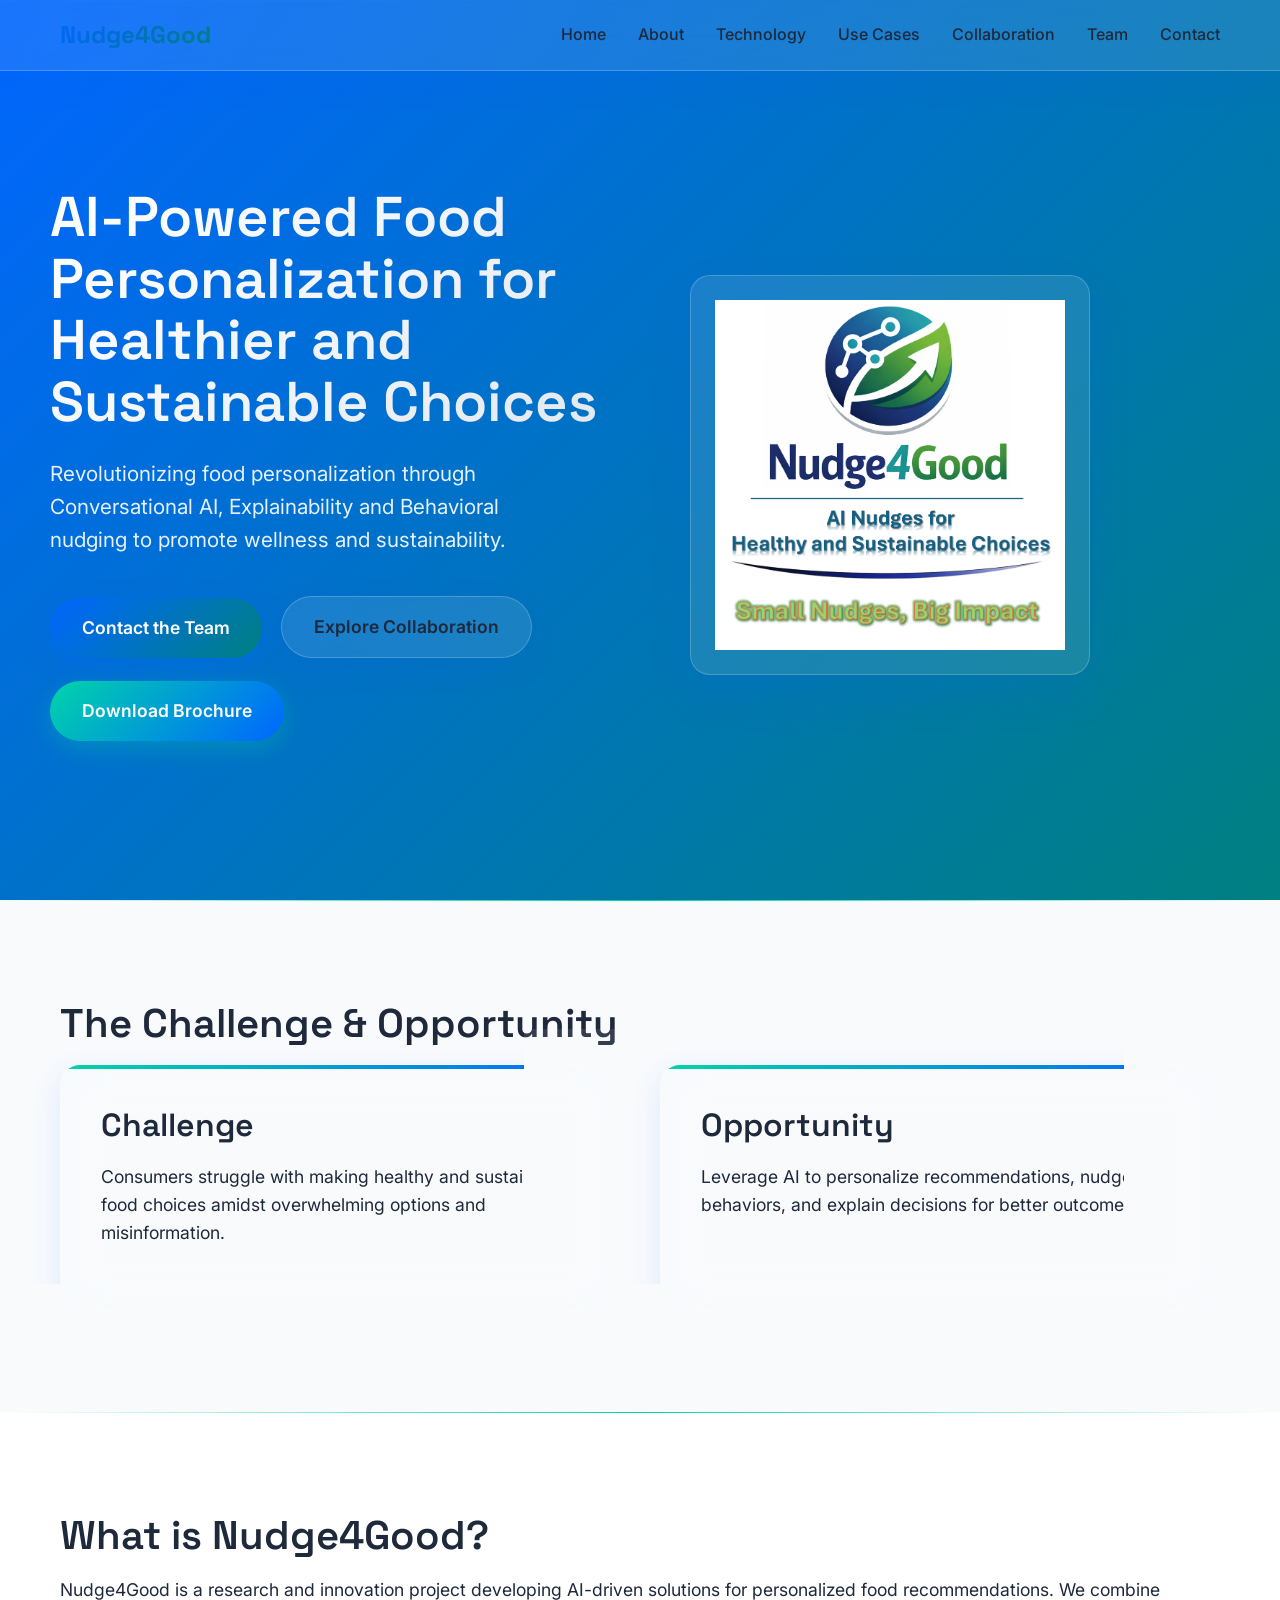
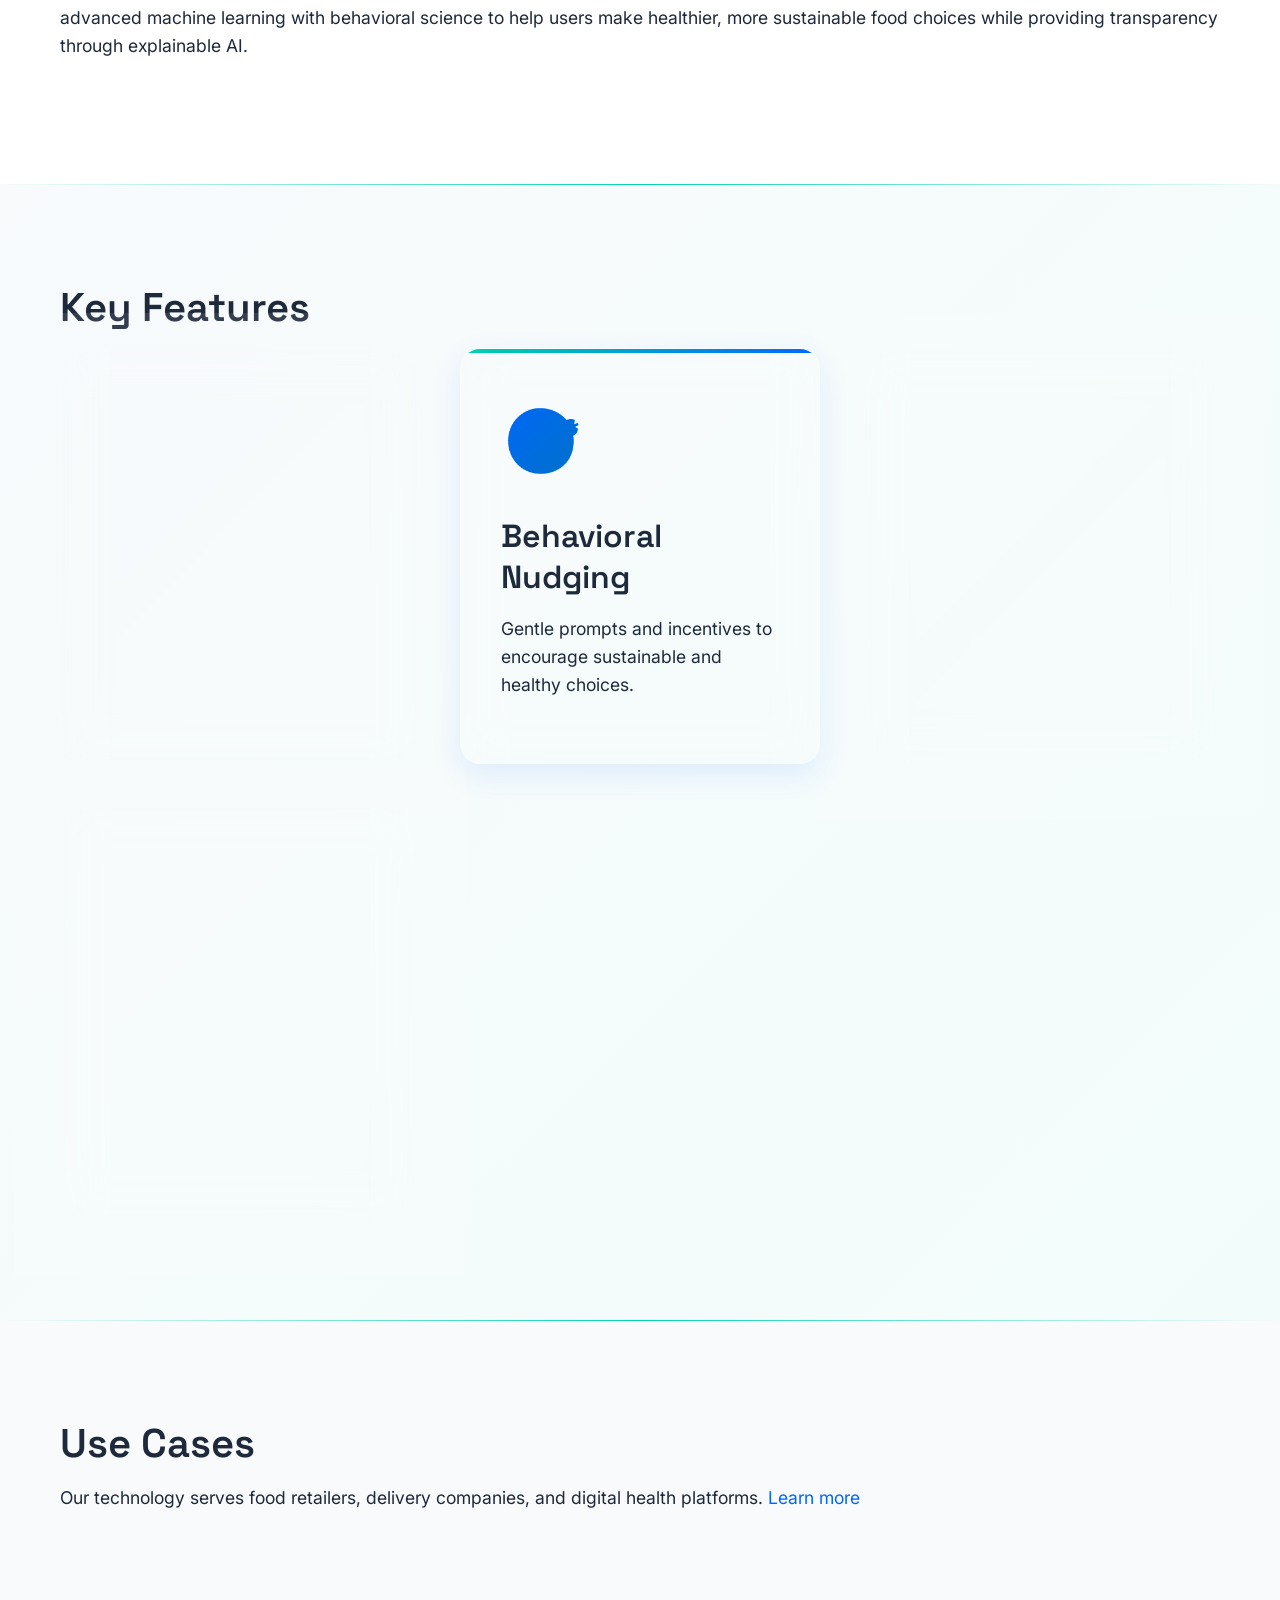
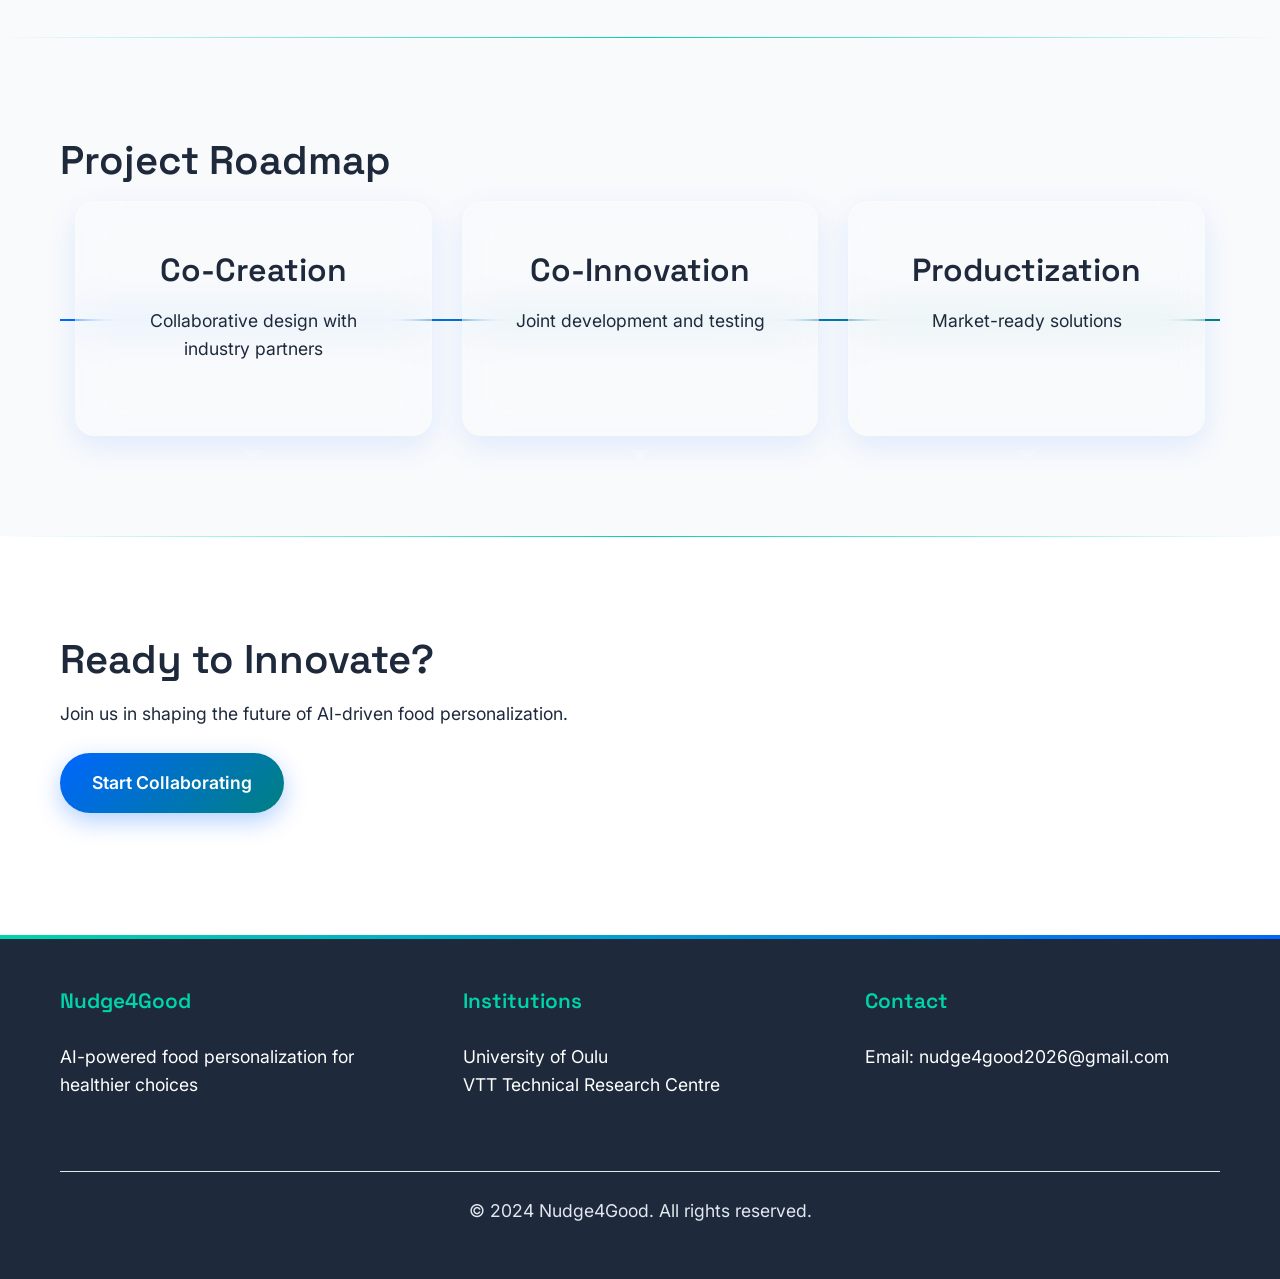
==== commit addb5aa8: "Update contact email and homepage description" ====
--- a/index.html
+++ b/index.html
@@ -36,7 +36,7 @@
         <section class="hero">
             <div class="hero-content">
                 <h1>AI-Powered Food Personalization for Healthier and Sustainable Choices</h1>
-                <p>Revolutionizing food recommendations through explainable AI and behavioral nudging to promote wellness and sustainability.</p>
+                <p>Revolutionizing food personalization through Conversational AI, Explainability and Behavioral nudging to promote wellness and sustainability.</p>
                 <div class="cta-buttons">
                     <a href="contact.html" class="btn btn-primary">Contact the Team</a>
                     <a href="collaboration.html" class="btn btn-secondary">Explore Collaboration</a>
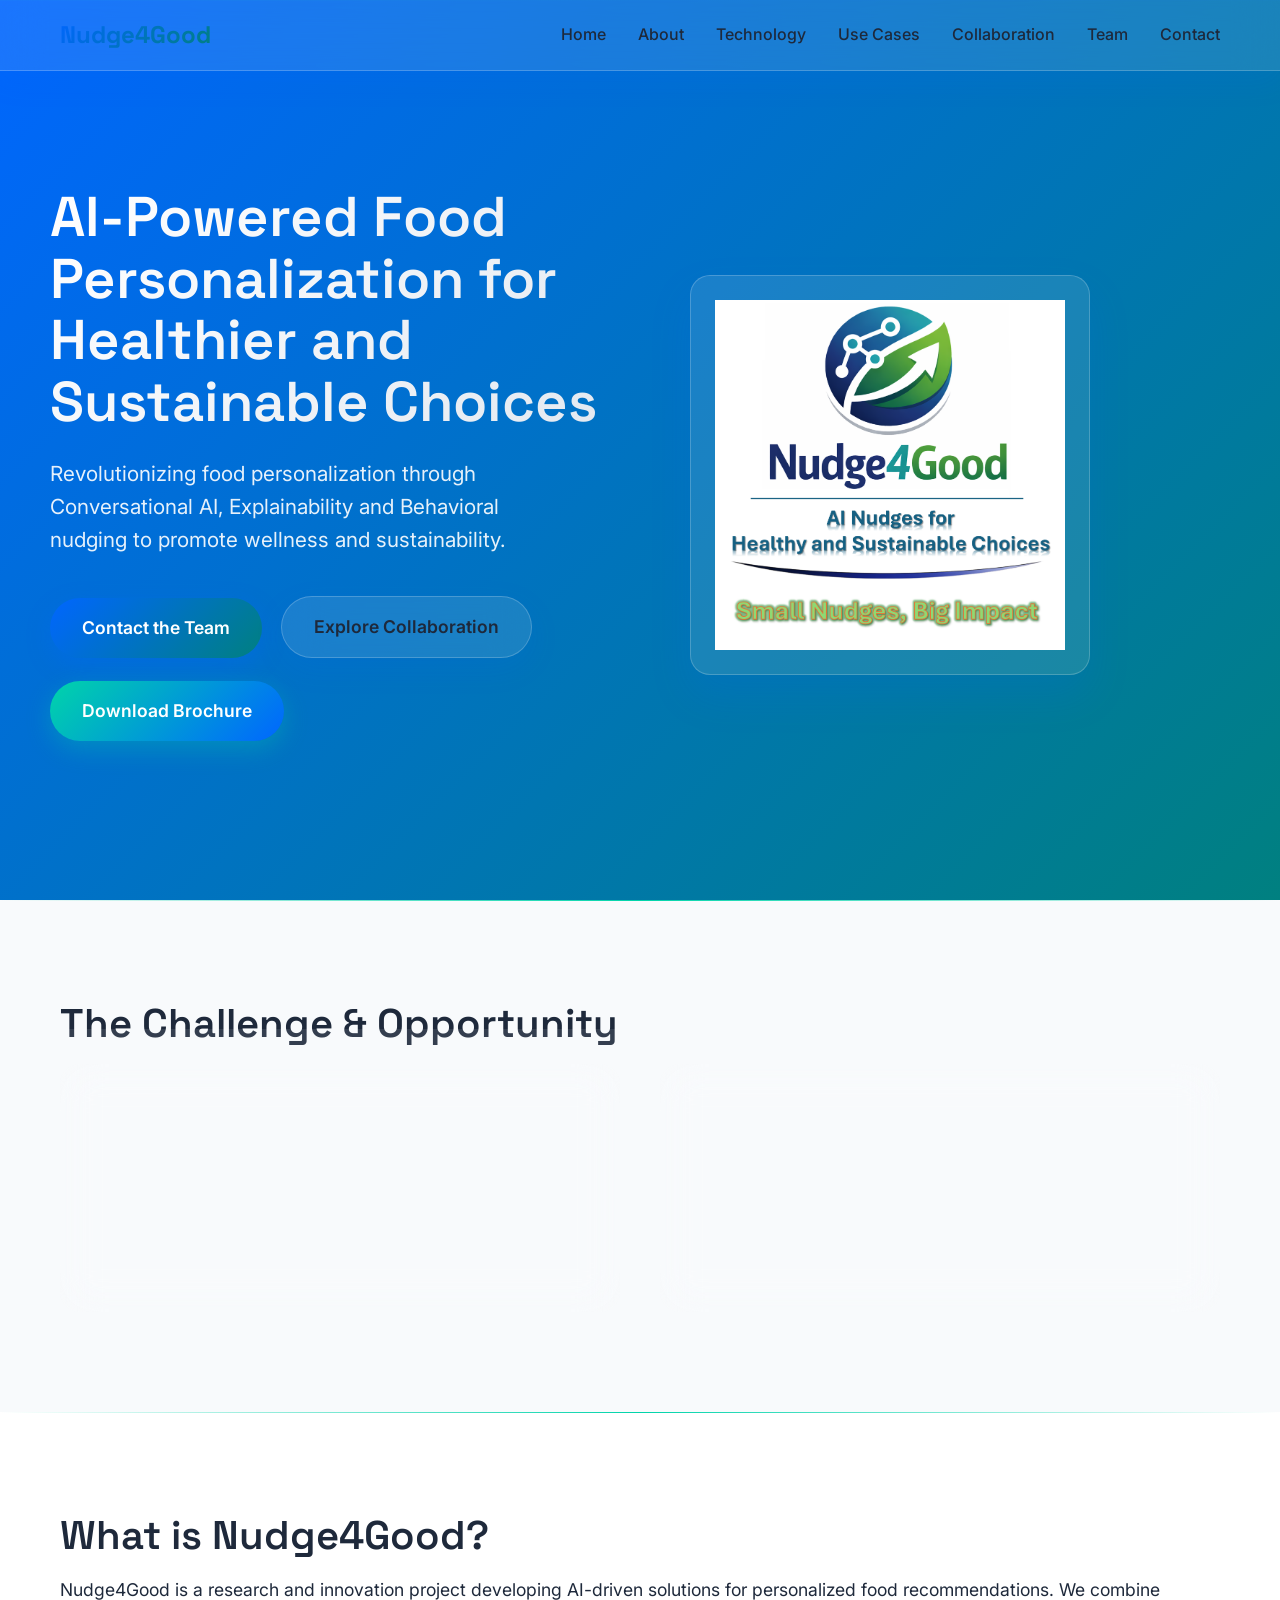
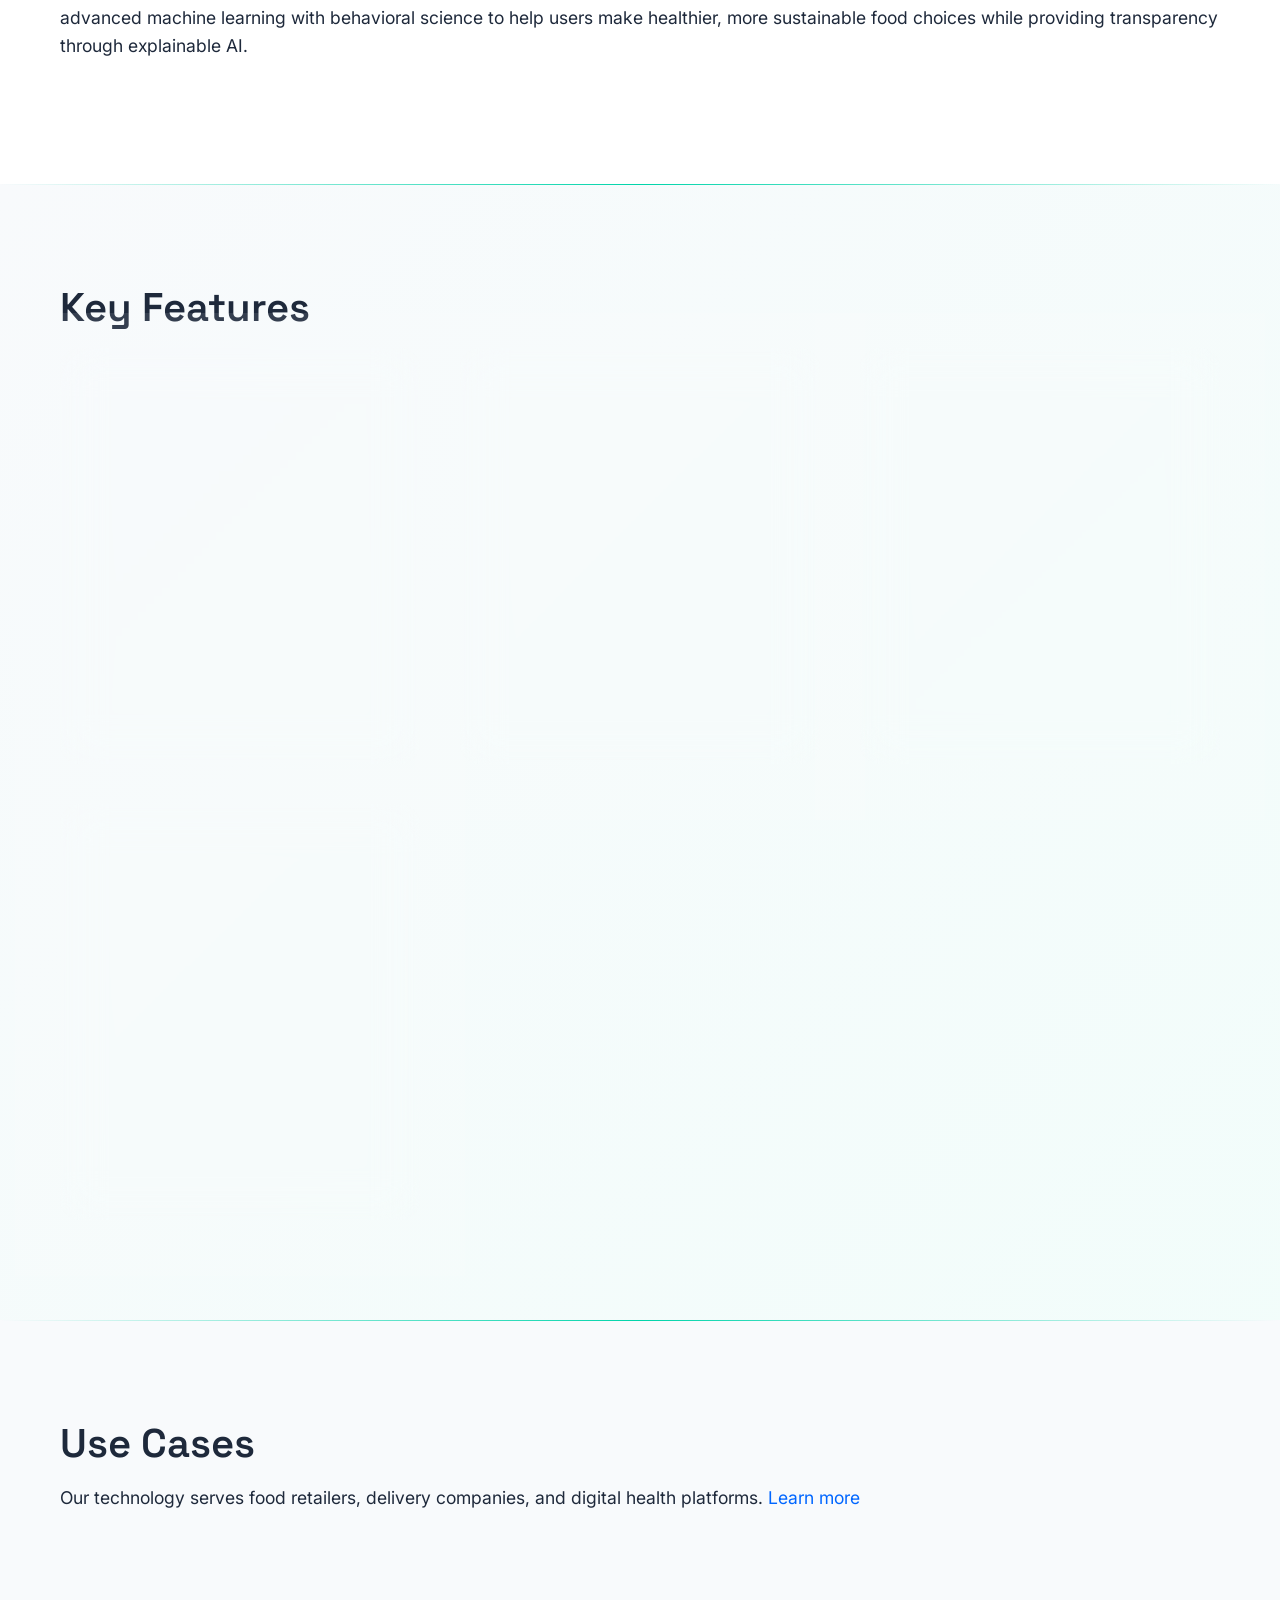
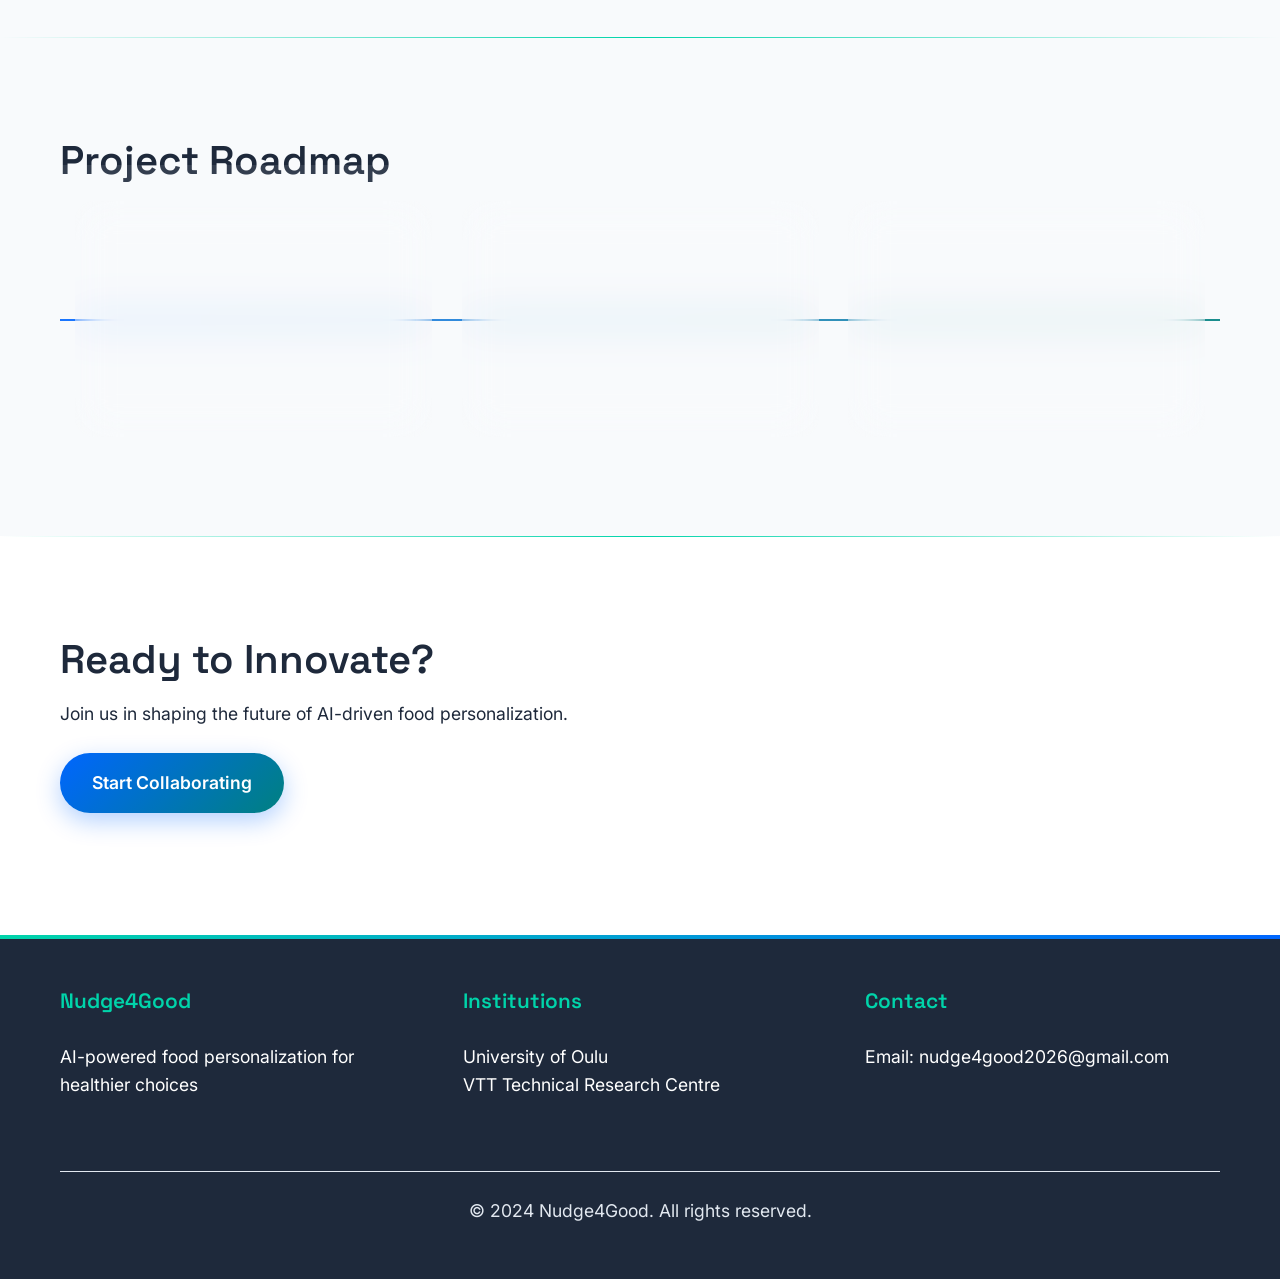
==== commit 777ff337: "Update index.html" ====
--- a/index.html
+++ b/index.html
@@ -150,7 +150,7 @@
                 </div>
                 <div class="footer-section">
                     <h4>Contact</h4>
-                    <p>Email: nudge4good2026@gmail.com</p>
+                    <p>Email:  nudge4good2026@gmail.com </p>
                 </div>
             </div>
             <div class="footer-bottom">
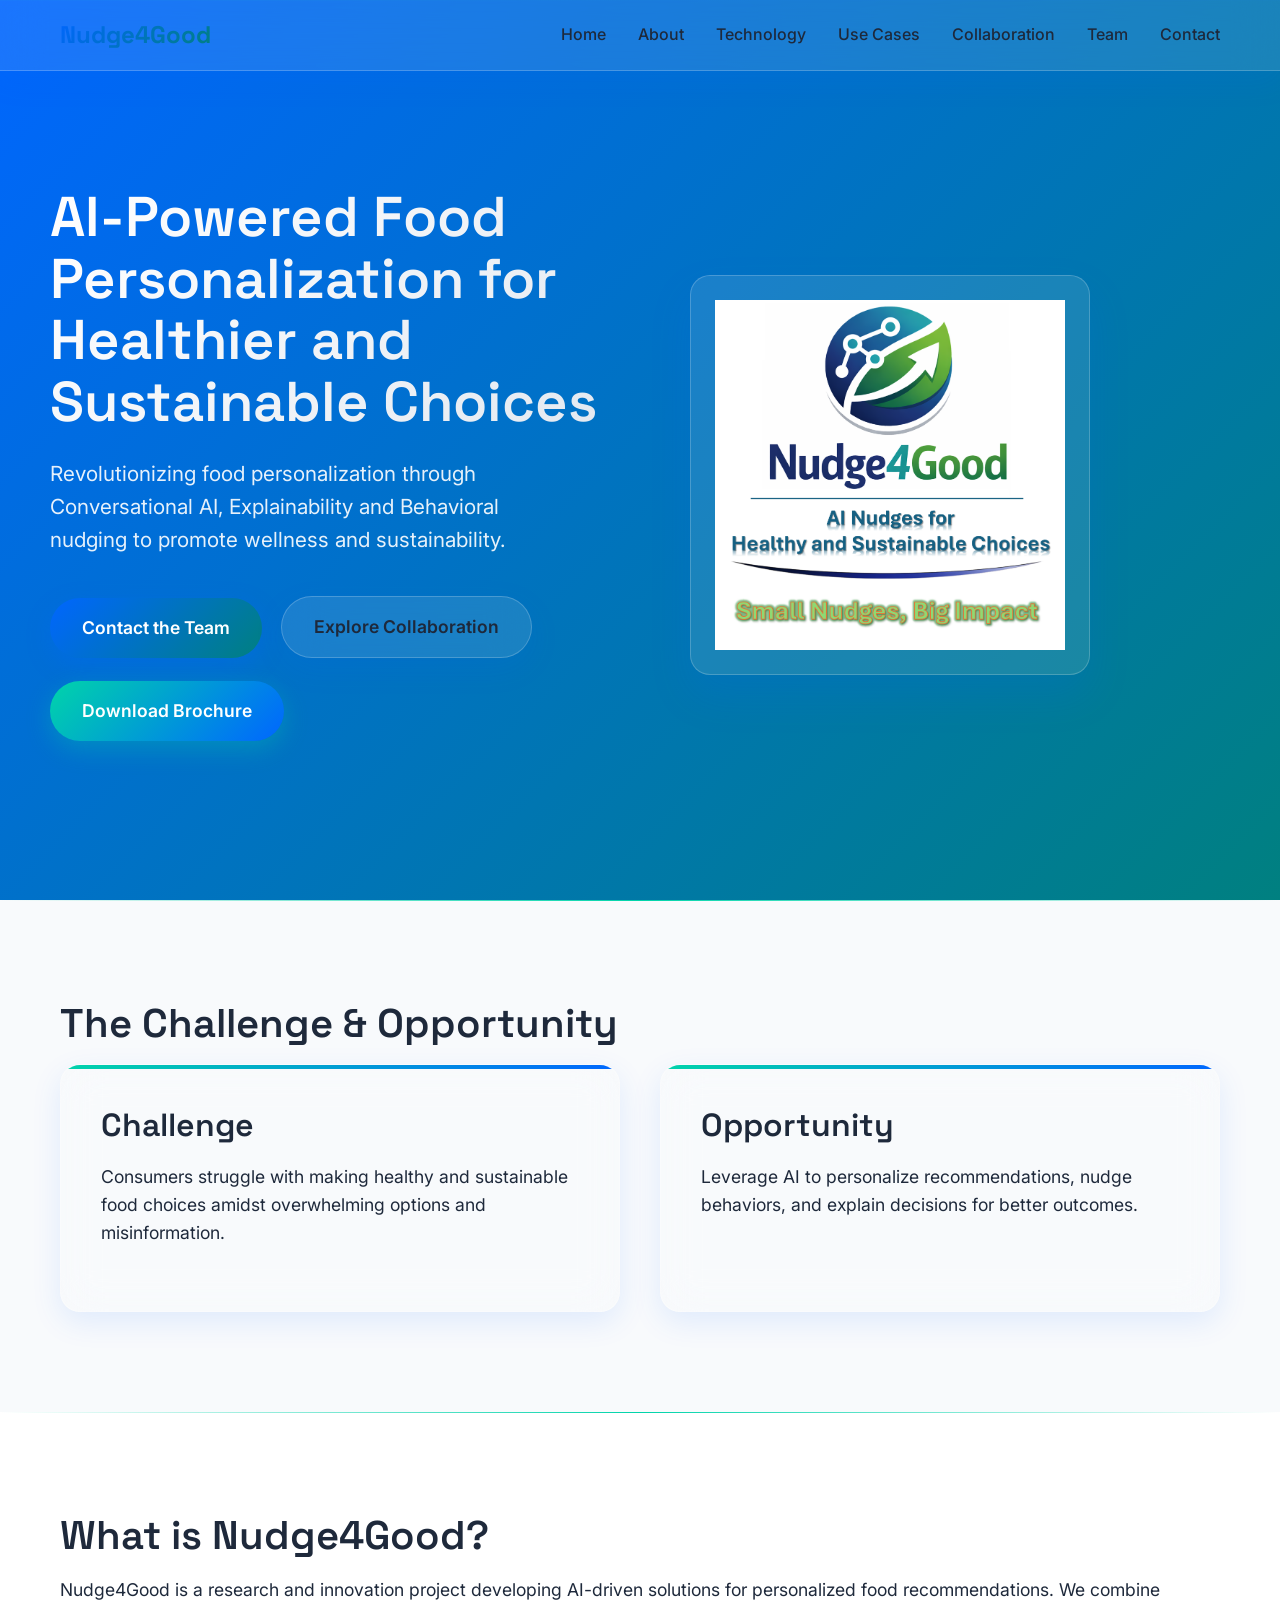
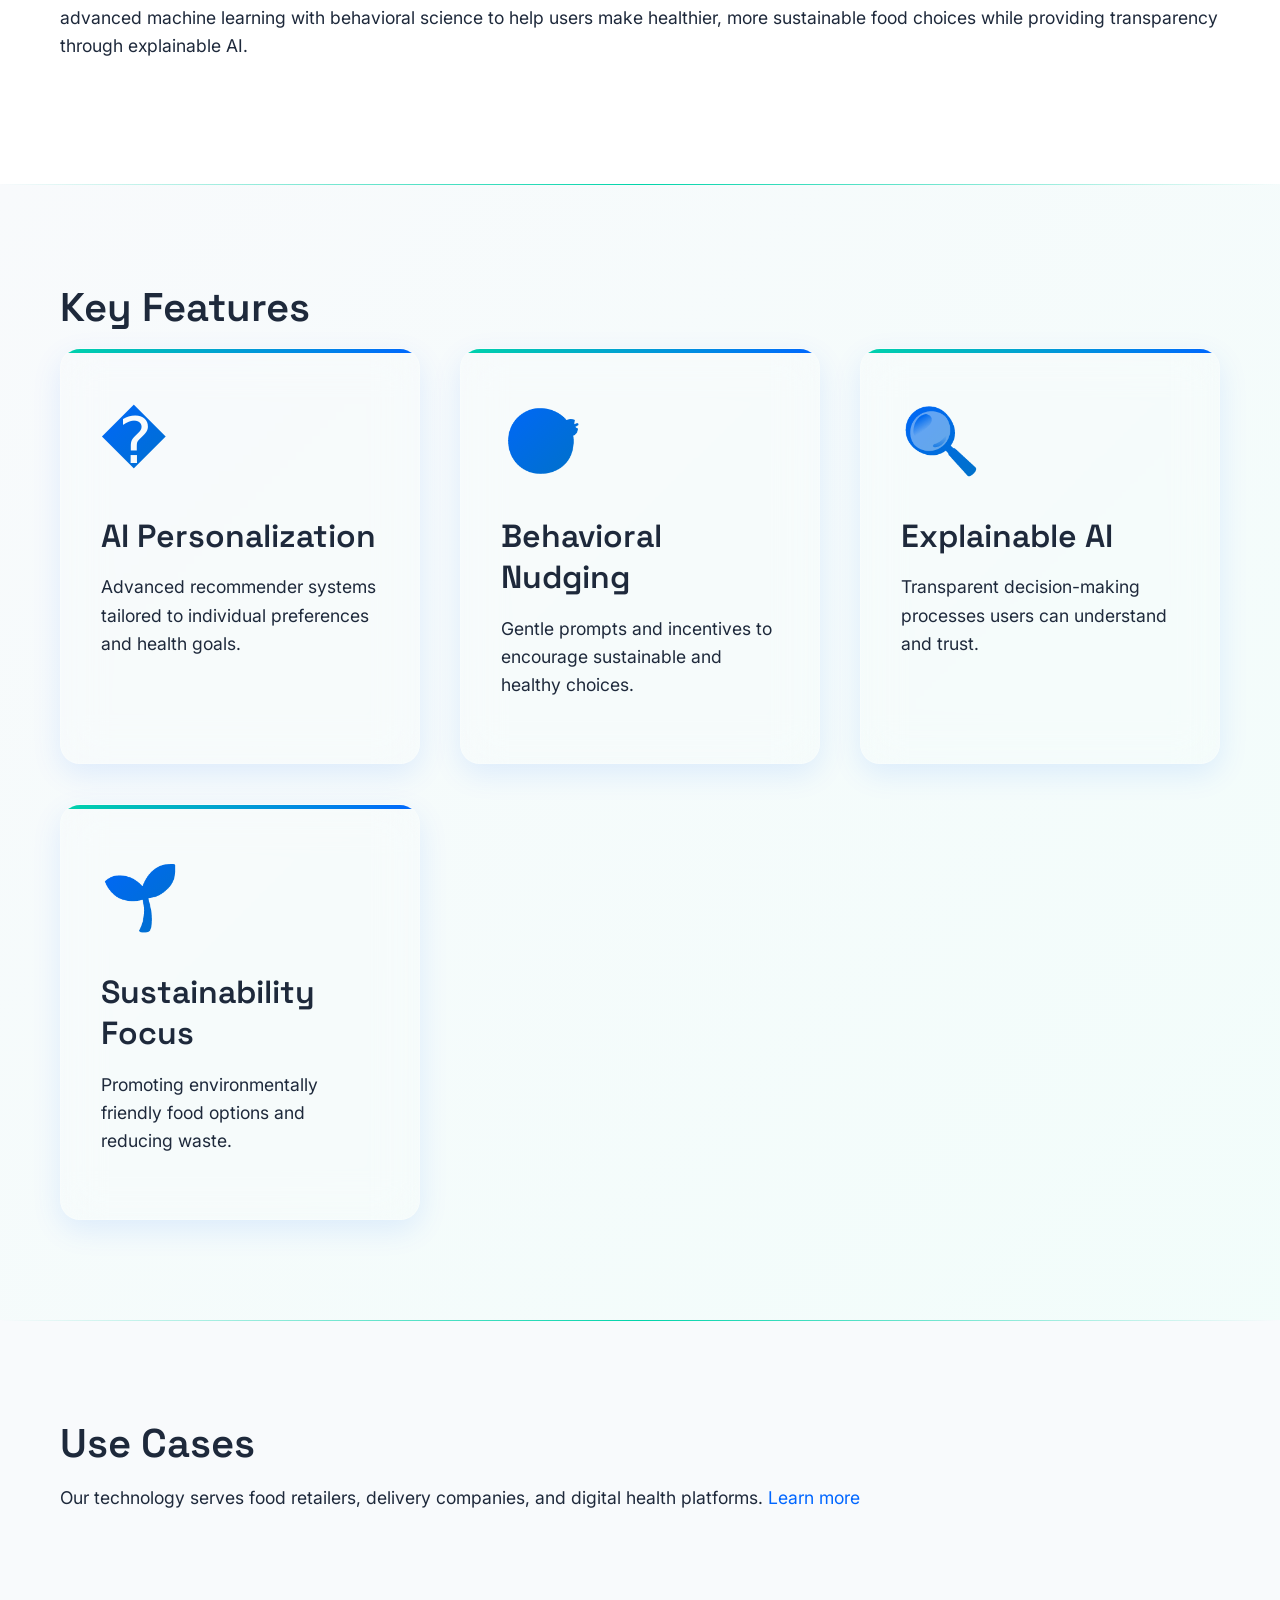
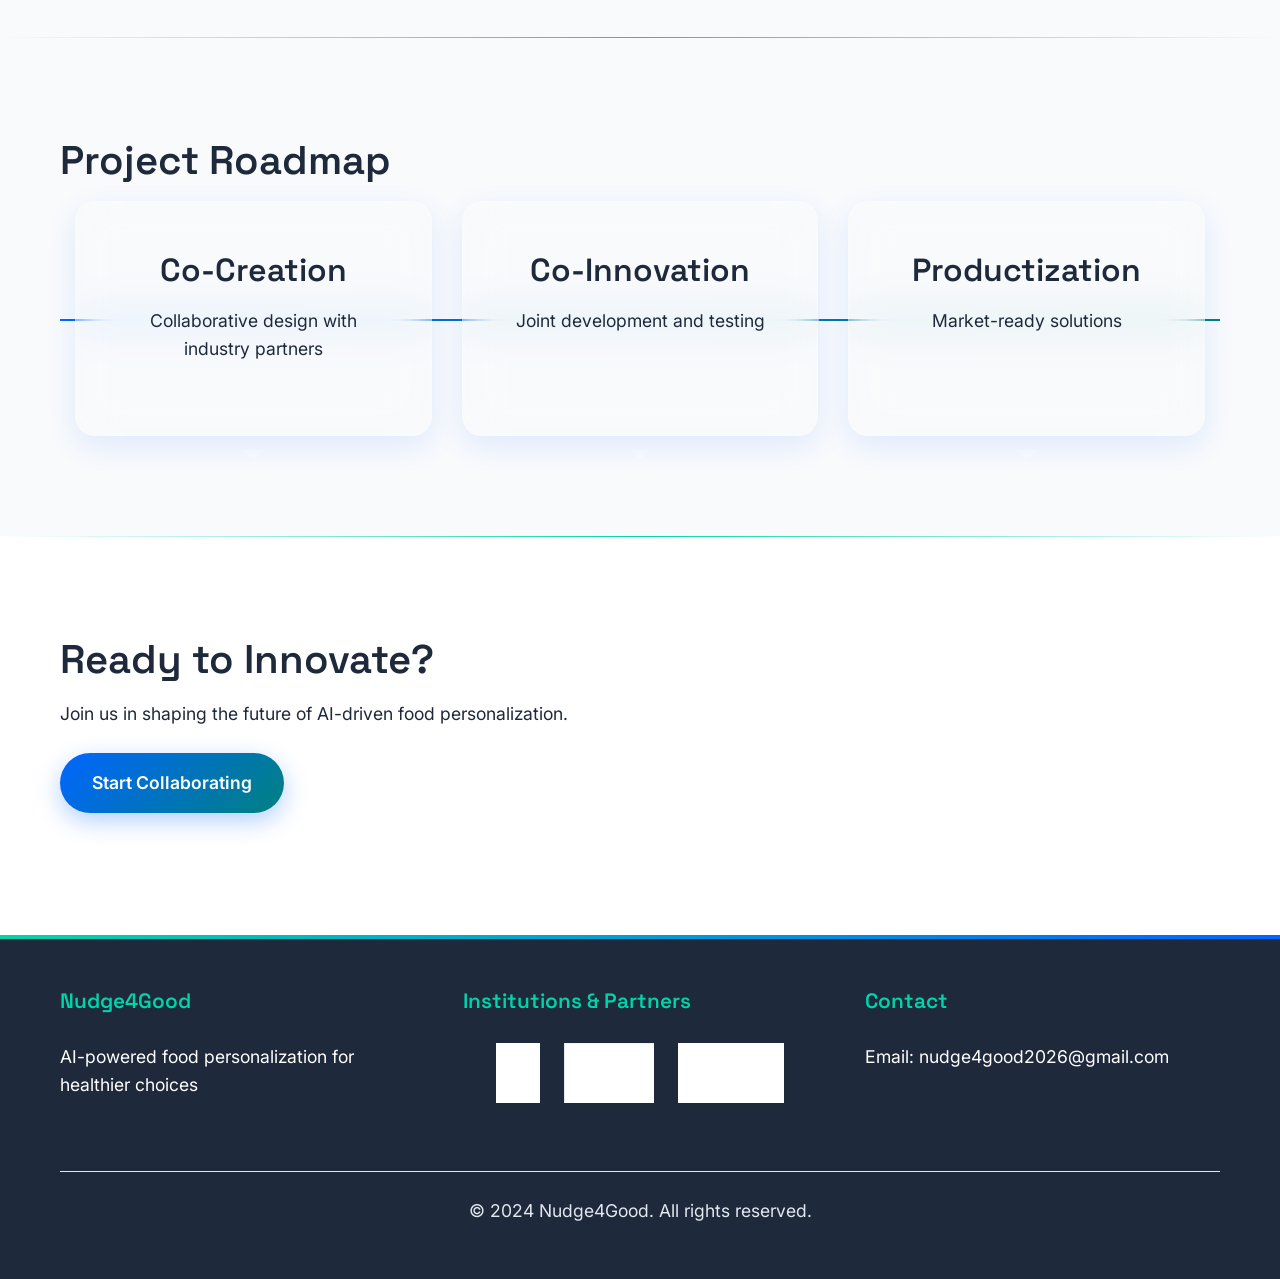
==== commit 965675d4: "Add institution and Business Finland logos to all pages" ====
--- a/index.html
+++ b/index.html
@@ -145,8 +145,12 @@
                     <p>AI-powered food personalization for healthier choices</p>
                 </div>
                 <div class="footer-section">
-                    <h4>Institutions</h4>
-                    <p>University of Oulu<br>VTT Technical Research Centre</p>
+                    <h4>Institutions & Partners</h4>
+                    <div class="logos-container">
+                        <img src="assets/images/OuluLogo.png" alt="University of Oulu" class="logo-img">
+                        <img src="assets/images/VTTLogo.png" alt="VTT Technical Research Centre" class="logo-img">
+                        <img src="assets/images/BusinessFinlandLogo.jpg" alt="Business Finland" class="logo-img">
+                    </div>
                 </div>
                 <div class="footer-section">
                     <h4>Contact</h4>
--- a/css/style.css
+++ b/css/style.css
@@ -795,6 +795,29 @@
     color: var(--neutral);
 }
 
+/* Logos Section */
+.logos-container {
+    display: flex;
+    flex-wrap: wrap;
+    gap: 1.5rem;
+    align-items: center;
+    justify-content: center;
+    margin-top: 1rem;
+}
+
+.logo-img {
+    height: 60px;
+    width: auto;
+    max-width: 150px;
+    object-fit: contain;
+    filter: brightness(0) invert(1);
+    transition: transform 0.3s ease;
+}
+
+.logo-img:hover {
+    transform: scale(1.05);
+}
+
 /* Responsive */
 @media (max-width: 768px) {
     .nav-menu {
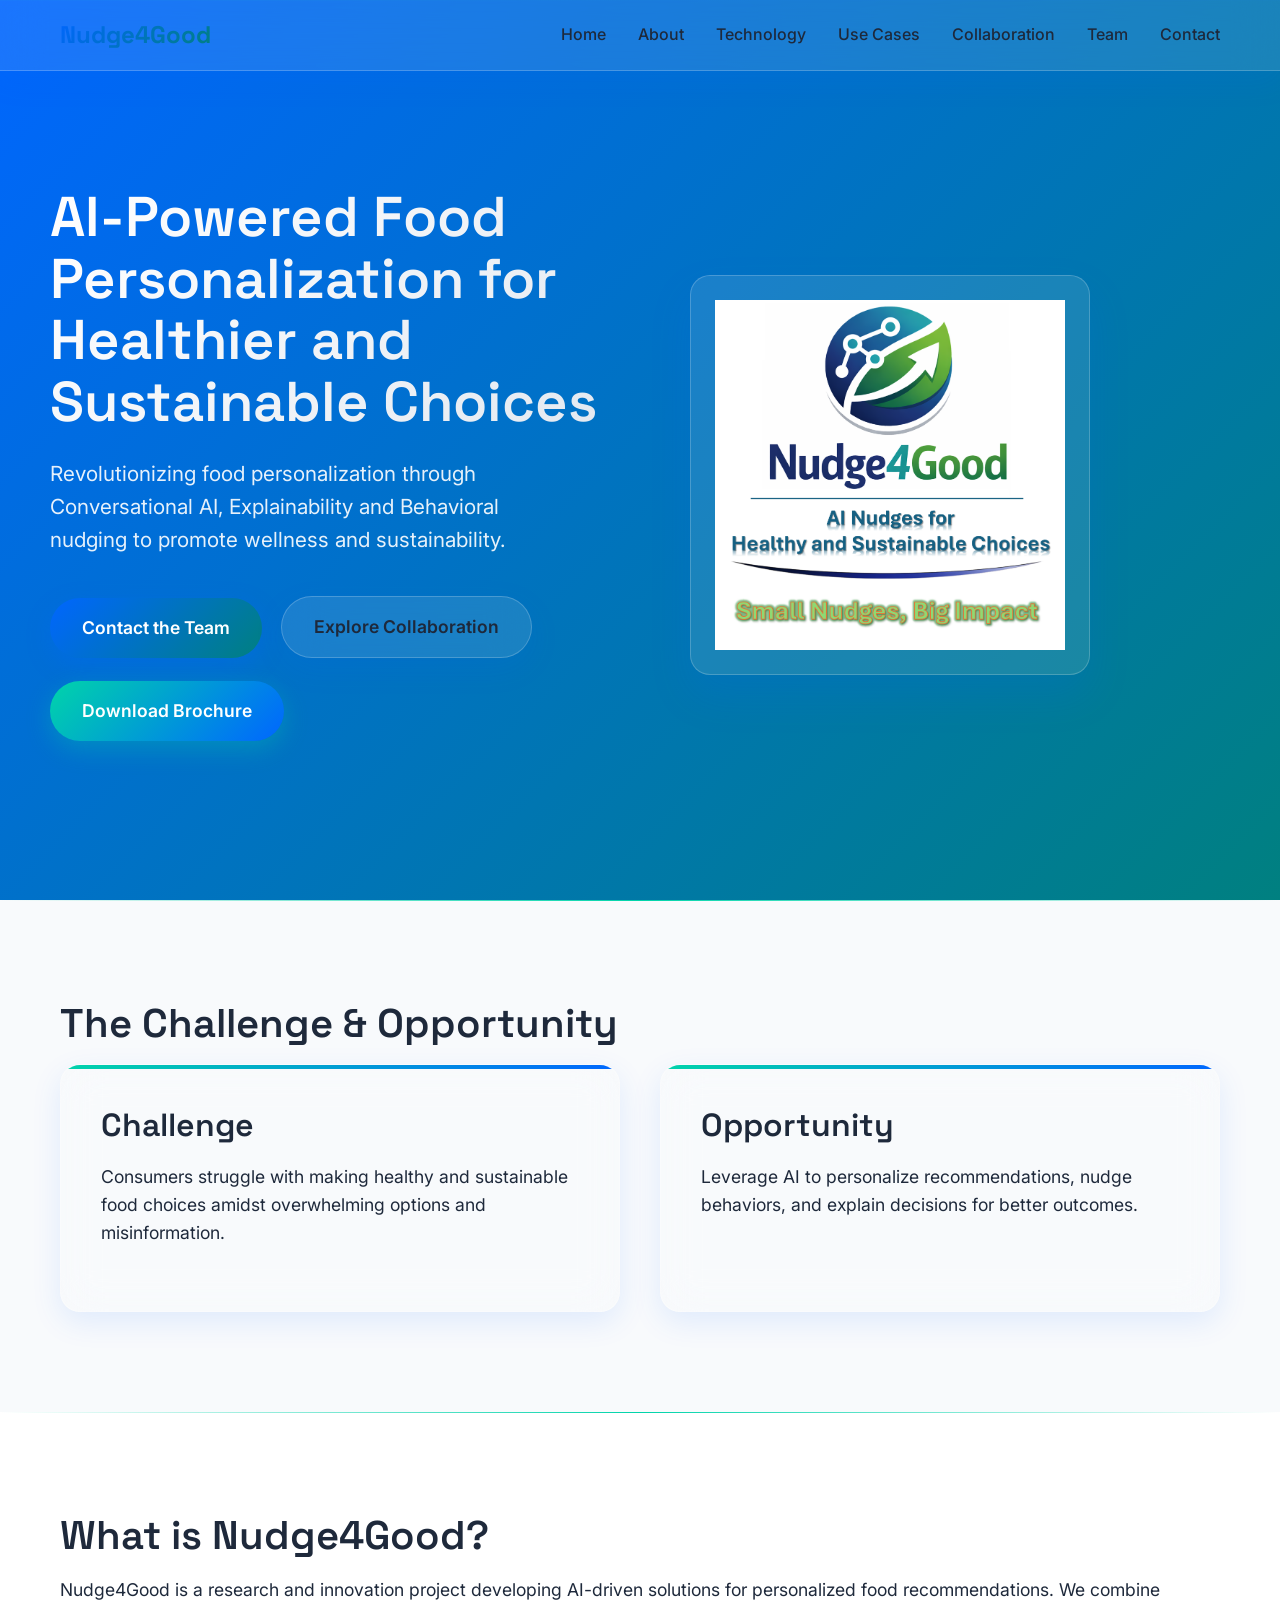
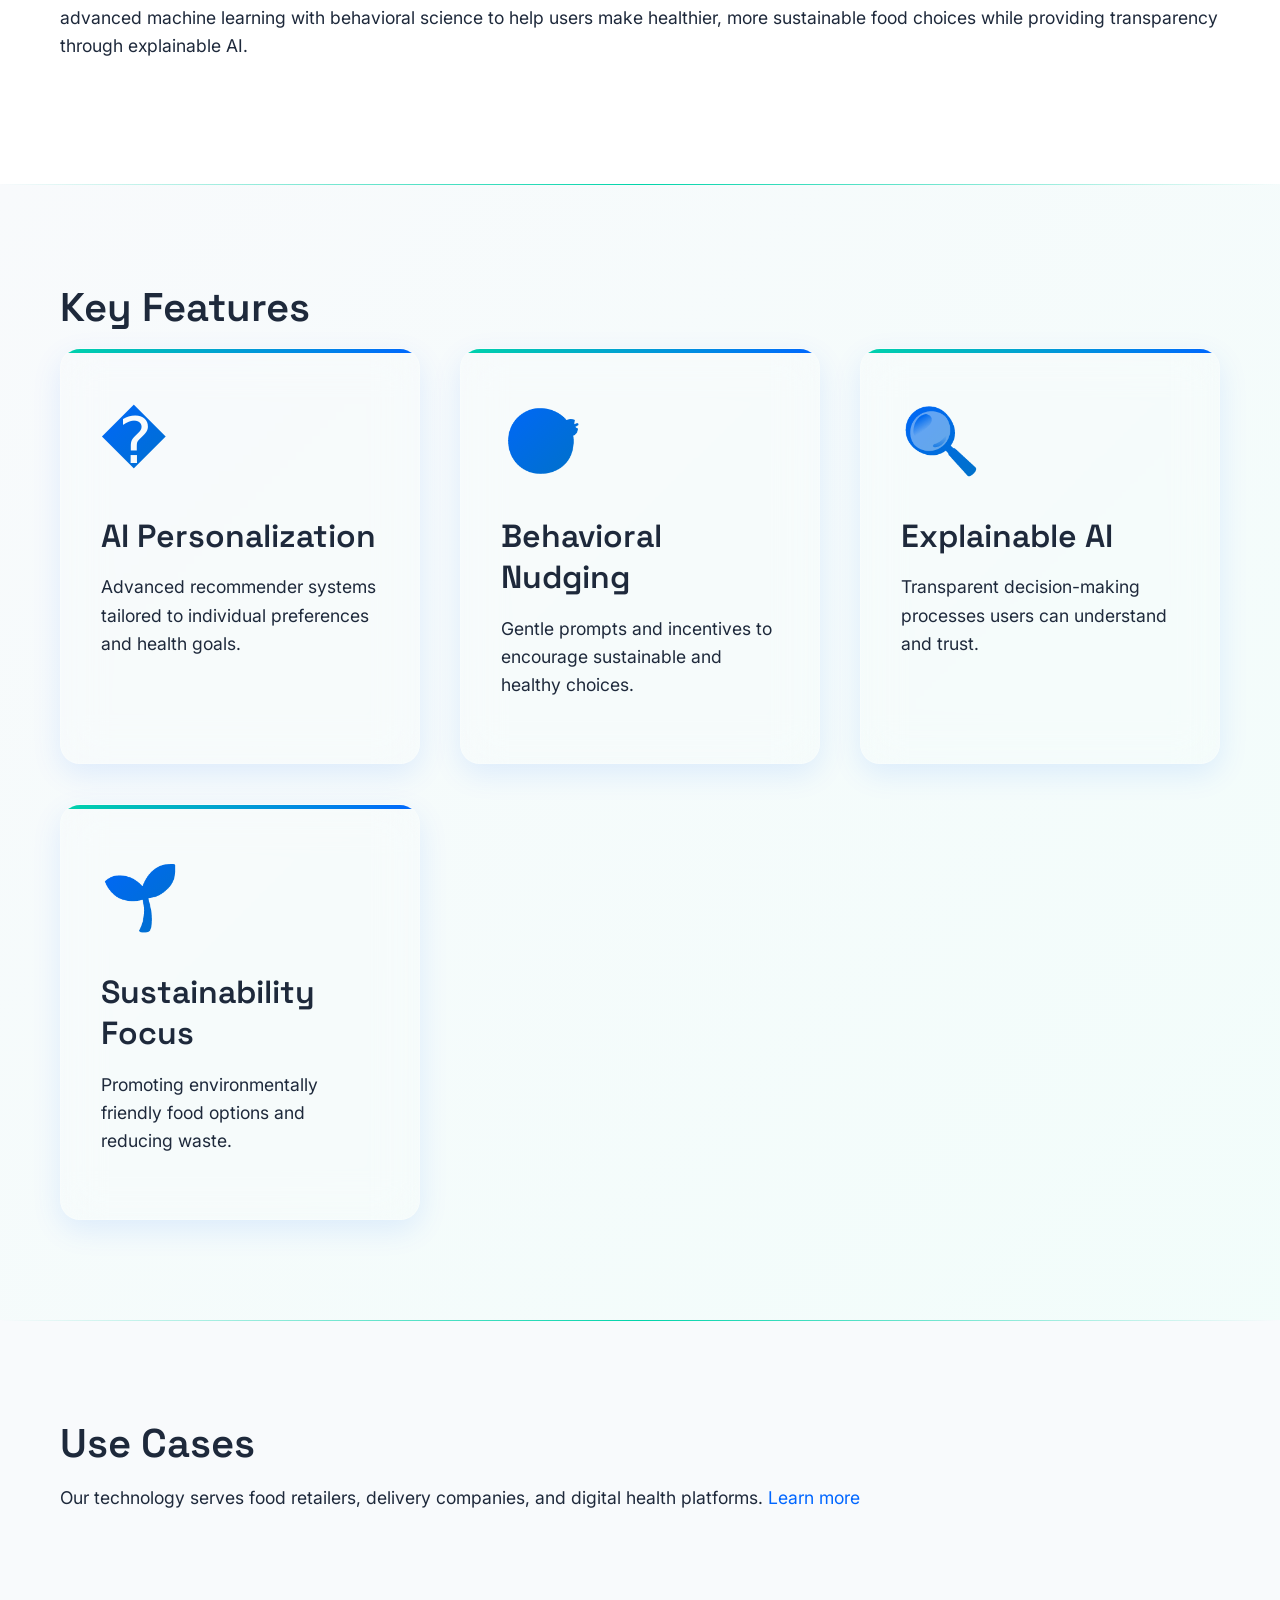
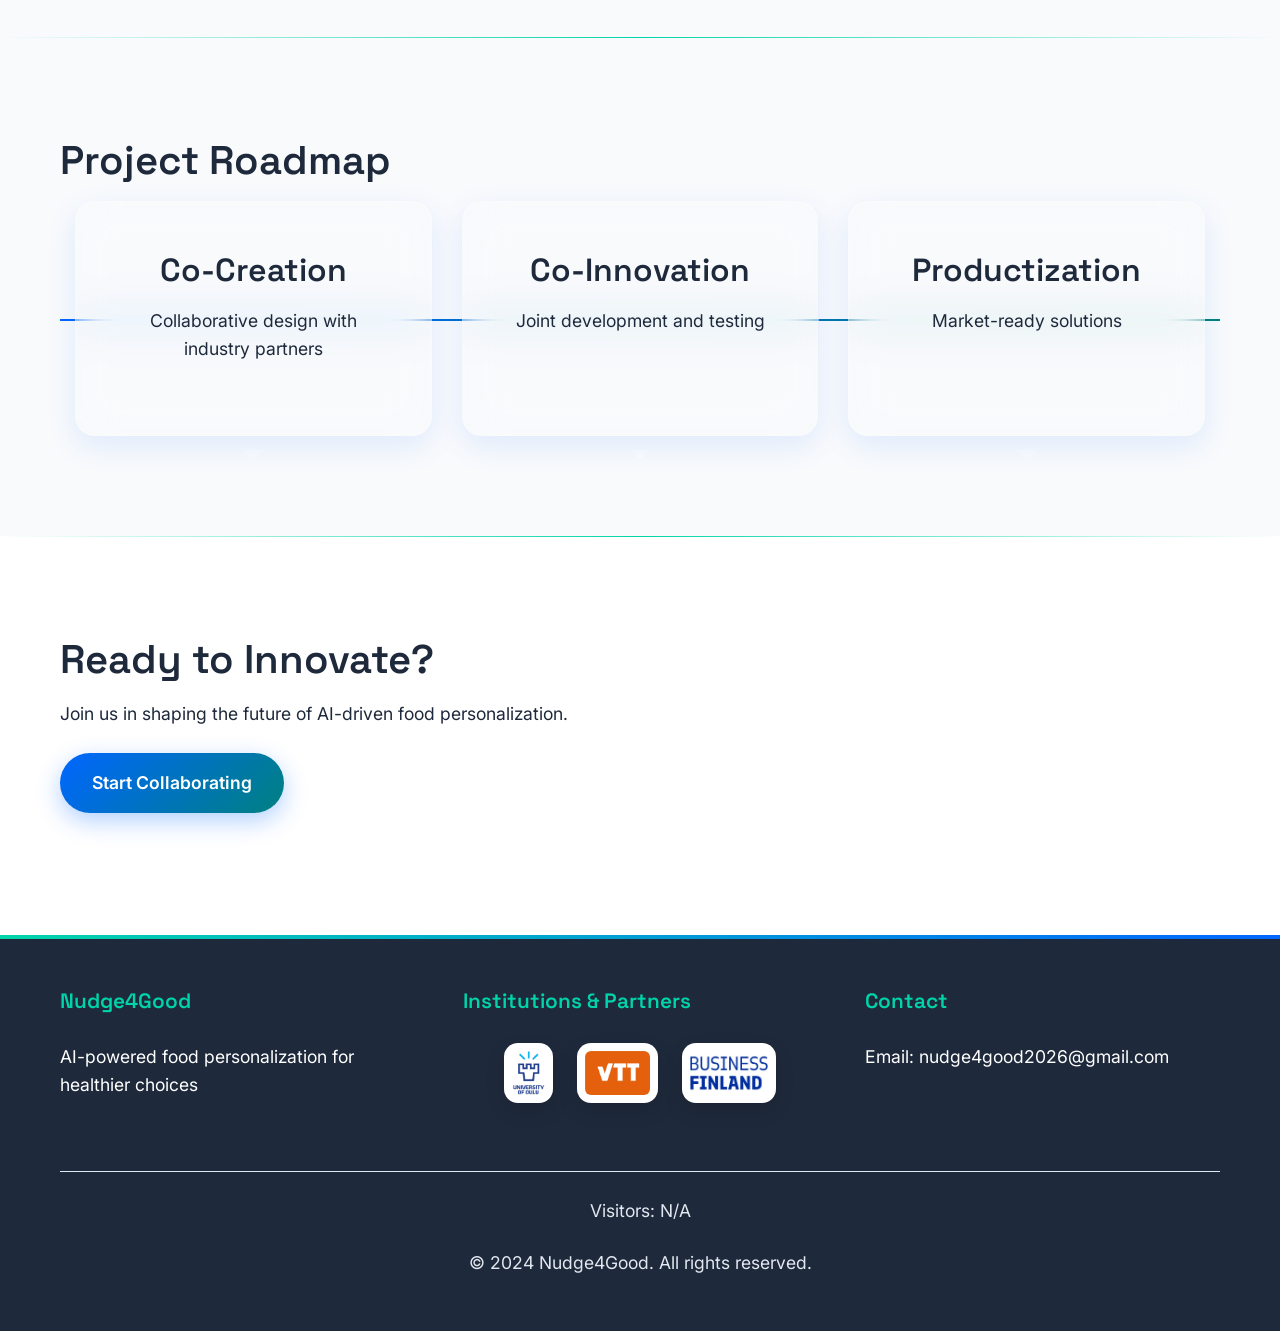
==== commit b1f2cf78: "Add visitor hit counter to footer across all pages" ====
--- a/index.html
+++ b/index.html
@@ -158,6 +158,7 @@
                 </div>
             </div>
             <div class="footer-bottom">
+                <p>Visitors: <span id="visitor-count">Loading...</span></p>
                 <p>&copy; 2024 Nudge4Good. All rights reserved.</p>
             </div>
         </div>
--- a/css/style.css
+++ b/css/style.css
@@ -379,6 +379,10 @@
     gap: 2.5rem;
 }
 
+.team .grid {
+    grid-template-columns: repeat(auto-fit, minmax(250px, 1fr));
+}
+
 /* Cards */
 .card, .feature-card, .benefit-card, .collab-card, .benefit-item, .case-card, .team-card, .contact-item, .point {
     background: var(--glass-bg);
@@ -810,12 +814,17 @@
     width: auto;
     max-width: 150px;
     object-fit: contain;
-    filter: brightness(0) invert(1);
-    transition: transform 0.3s ease;
+    filter: none;
+    background: white;
+    padding: 0.5rem;
+    border-radius: 14px;
+    box-shadow: 0 8px 20px rgba(0, 0, 0, 0.12);
+    transition: transform 0.3s ease, box-shadow 0.3s ease;
 }
 
 .logo-img:hover {
     transform: scale(1.05);
+    box-shadow: 0 12px 26px rgba(0, 0, 0, 0.18);
 }
 
 /* Responsive */
